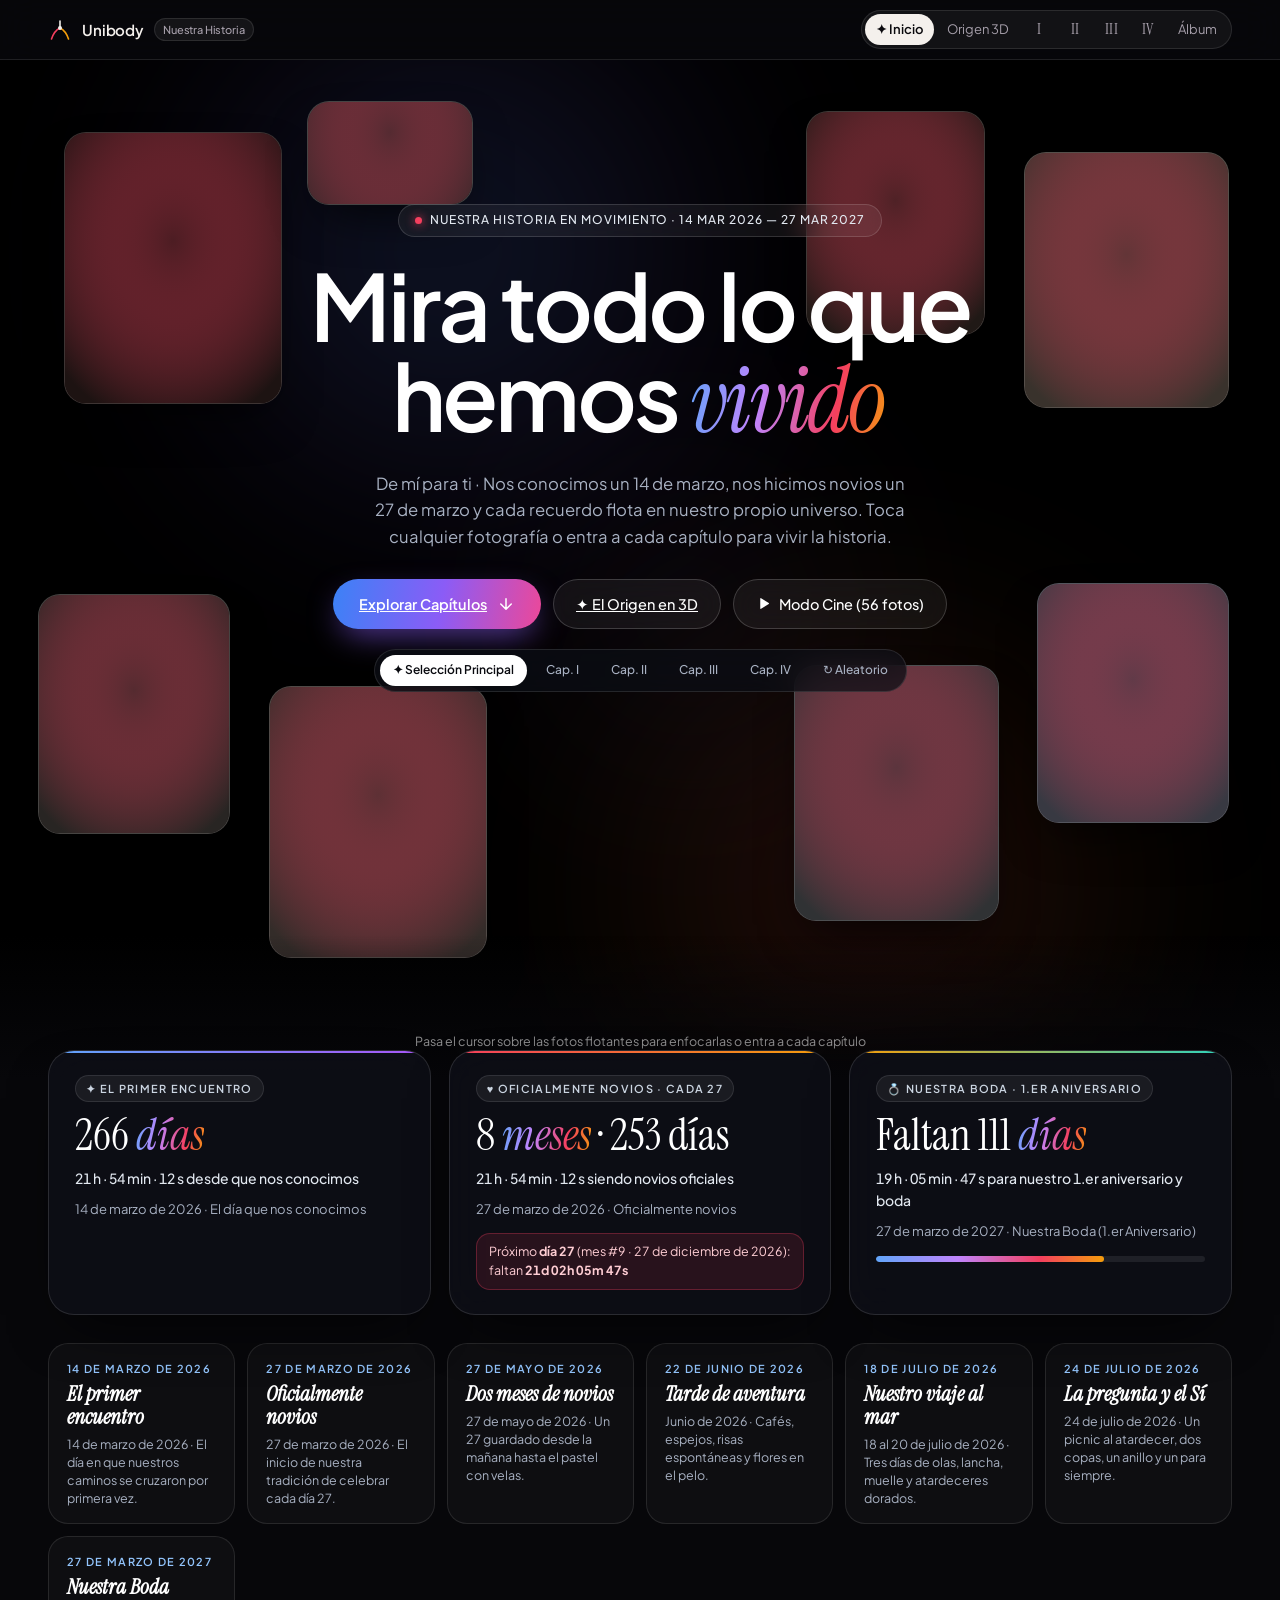
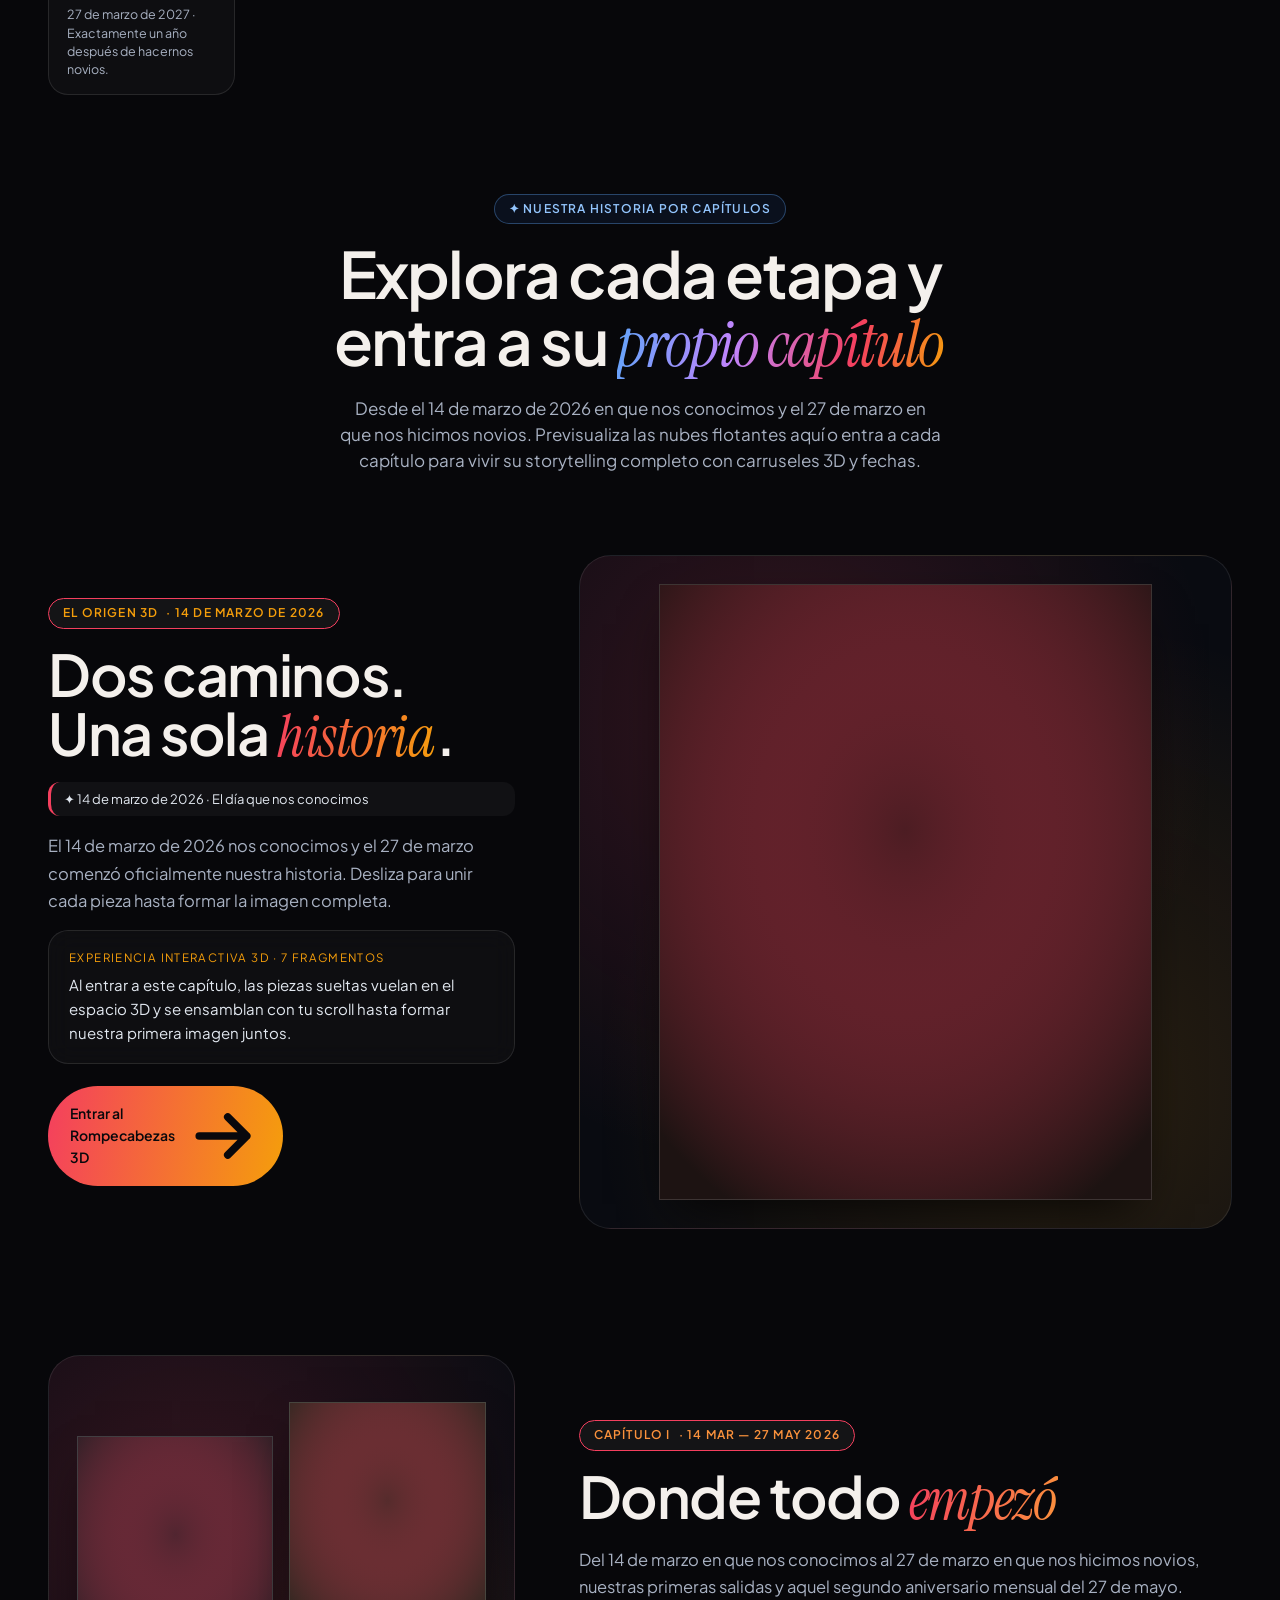
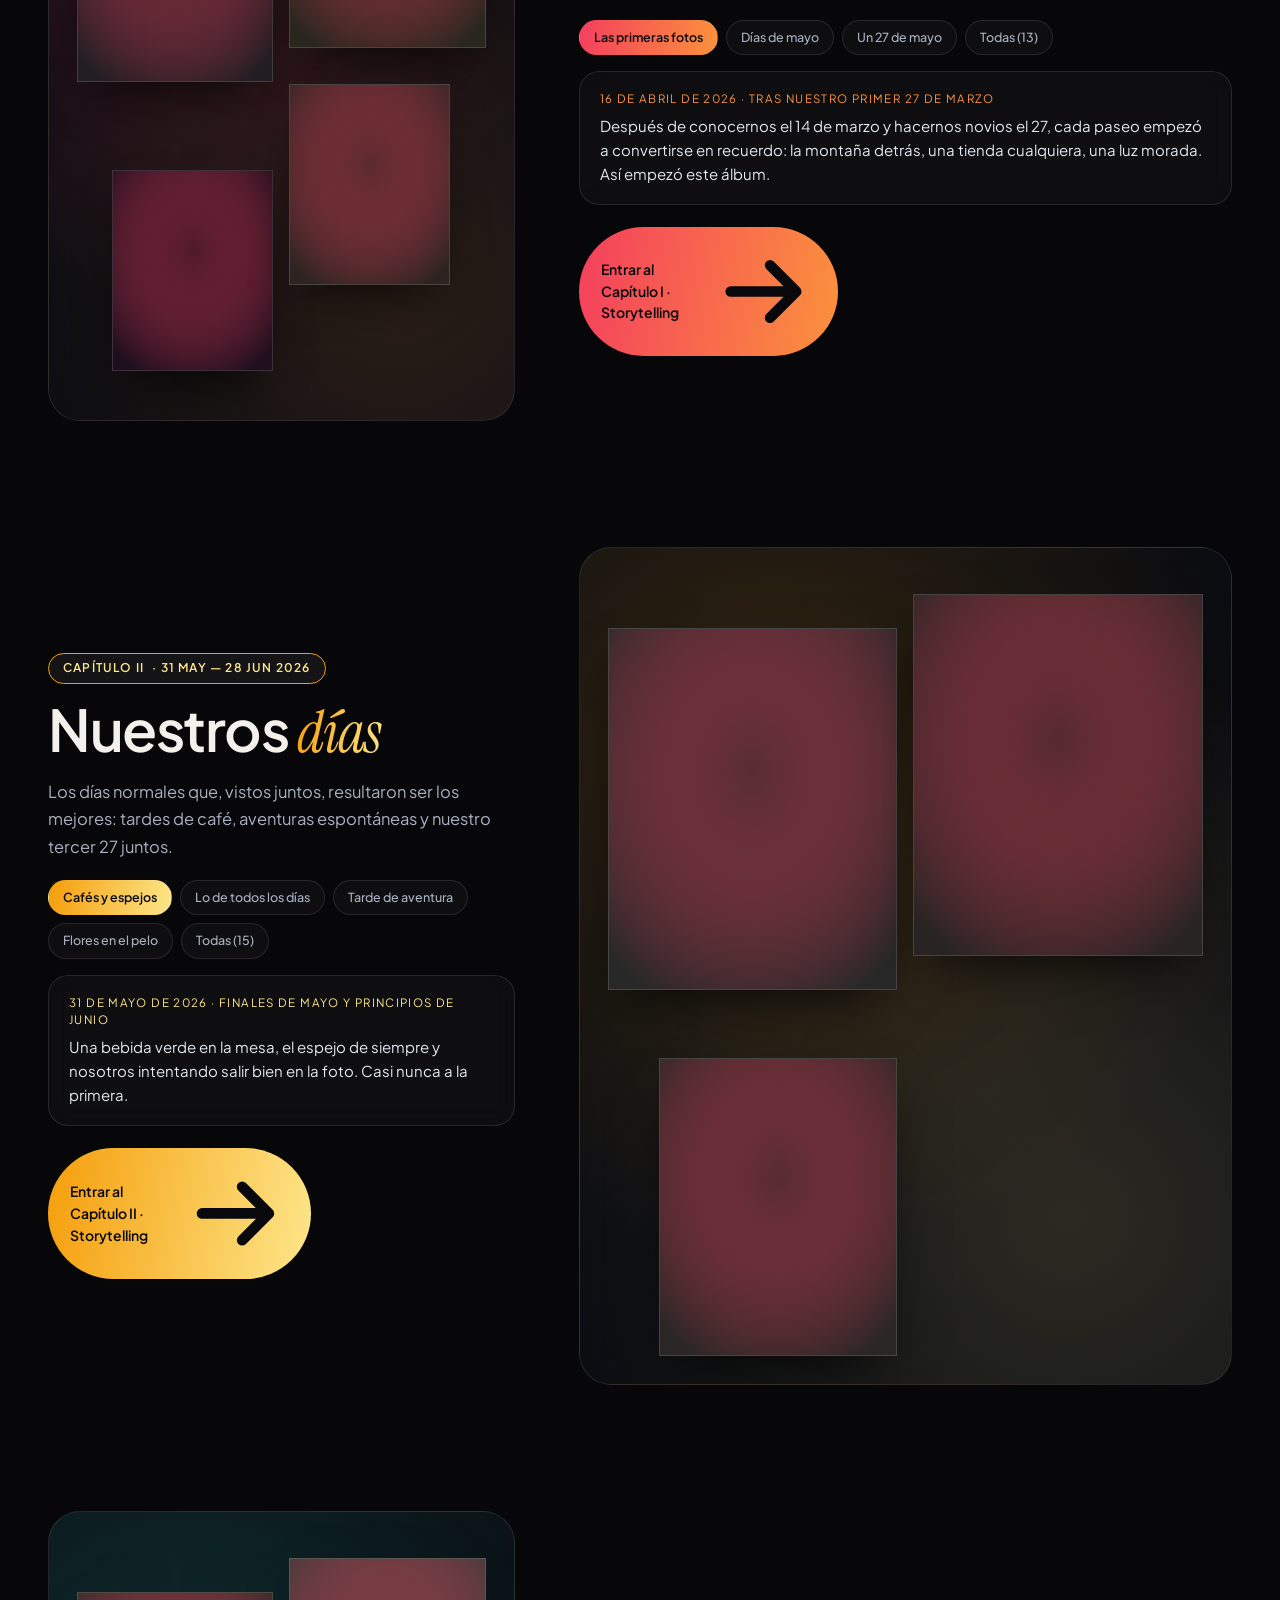
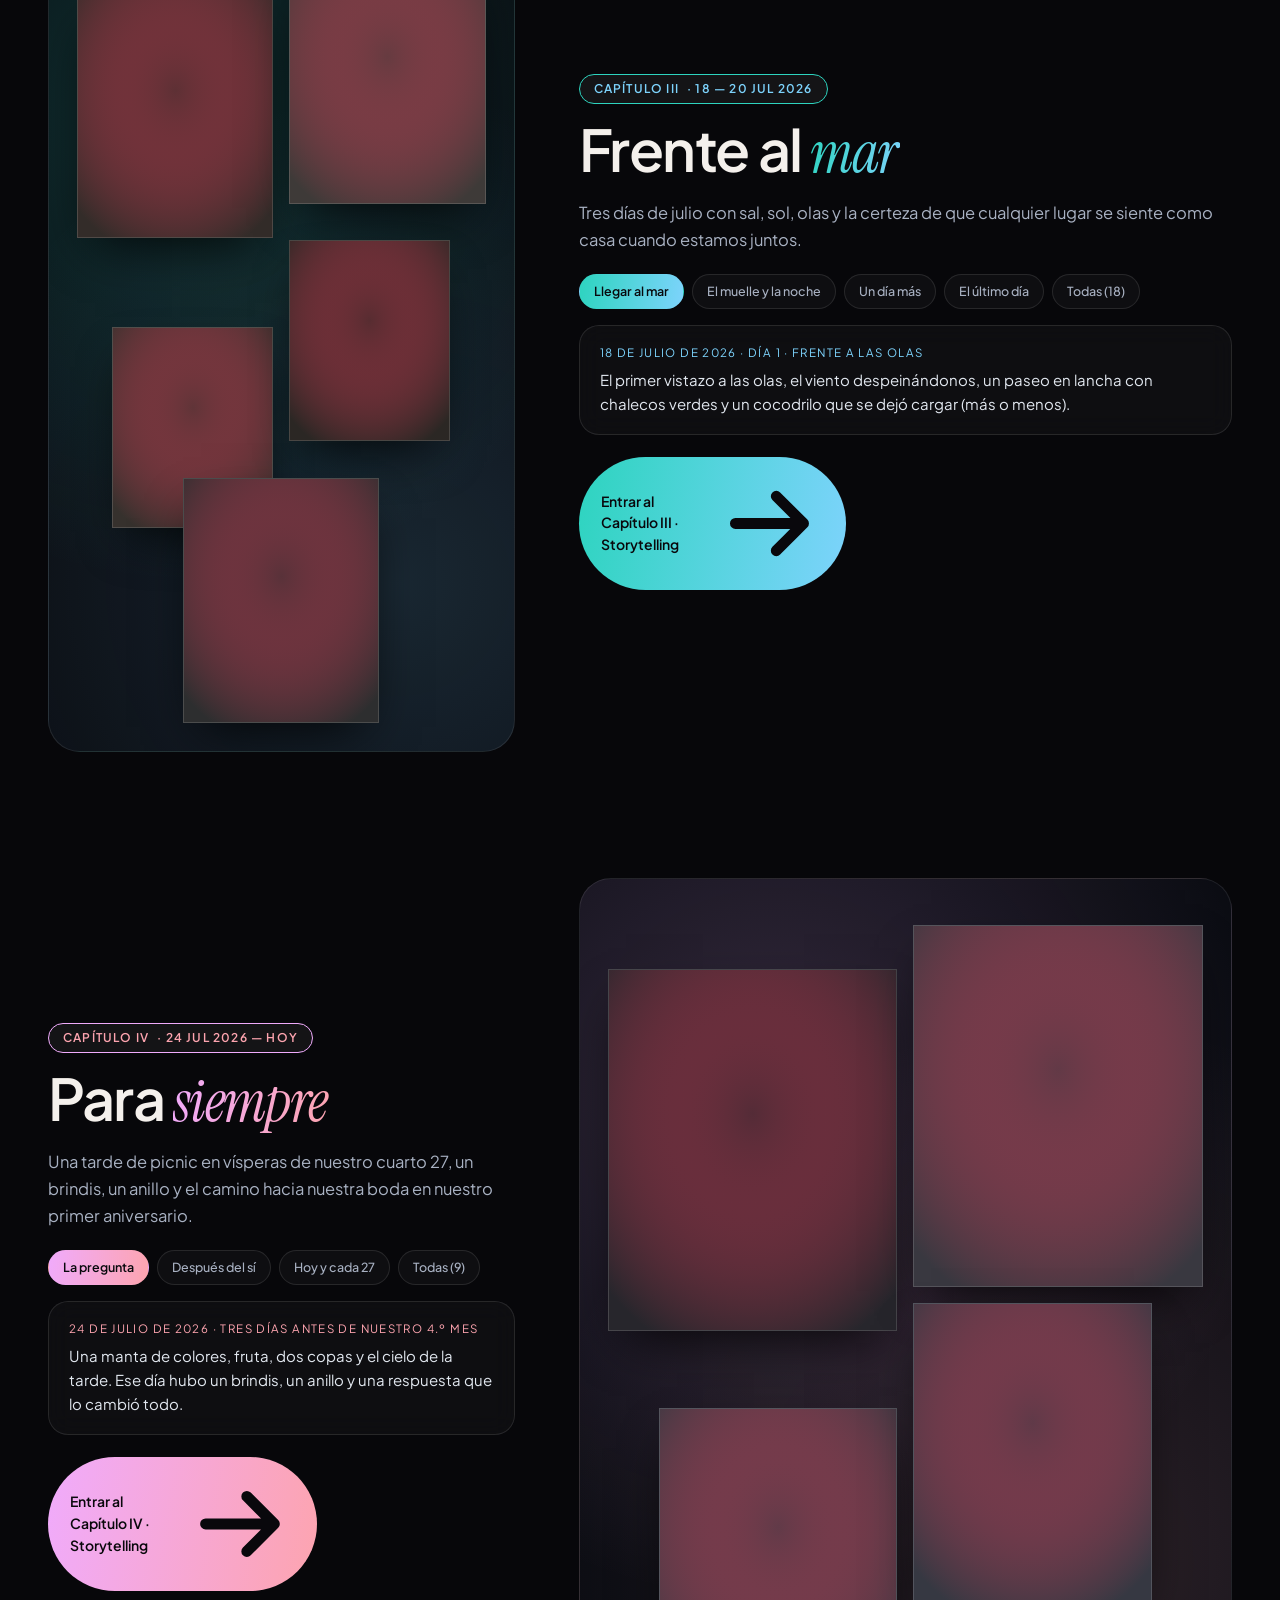
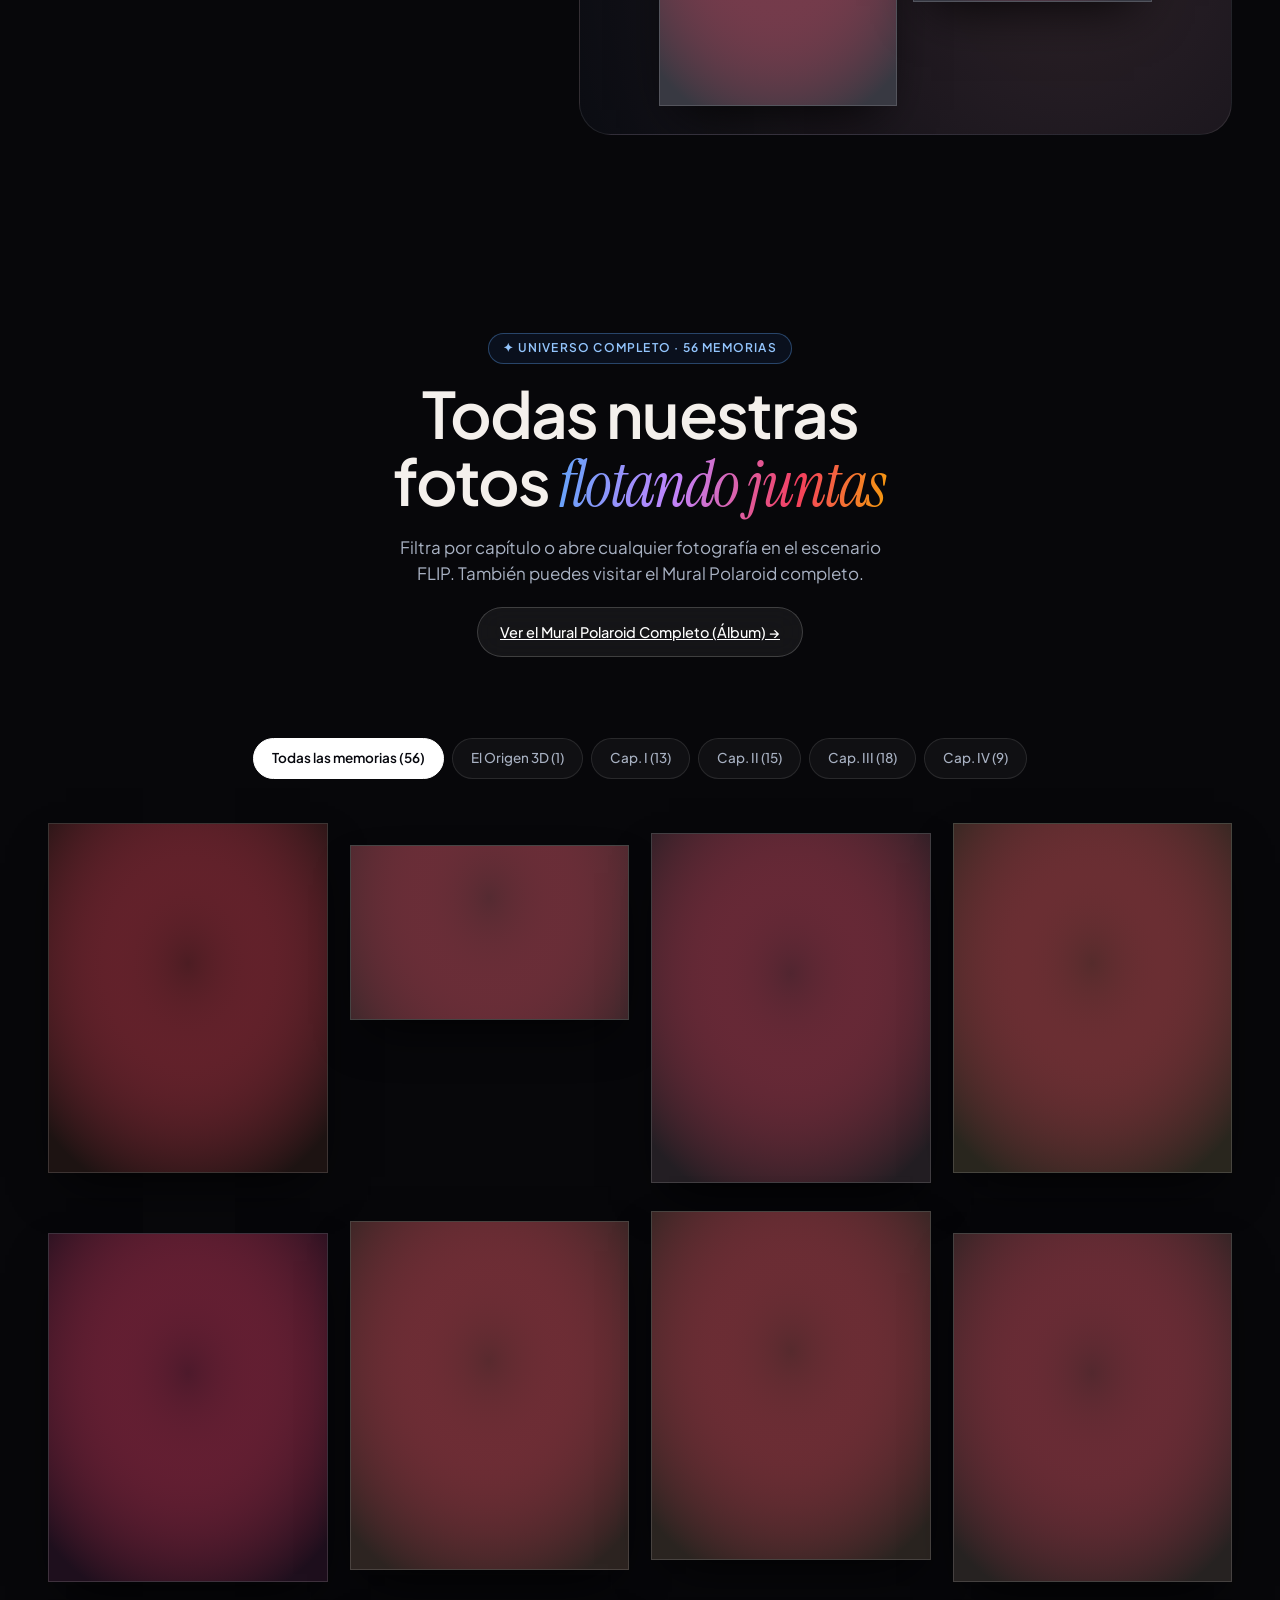
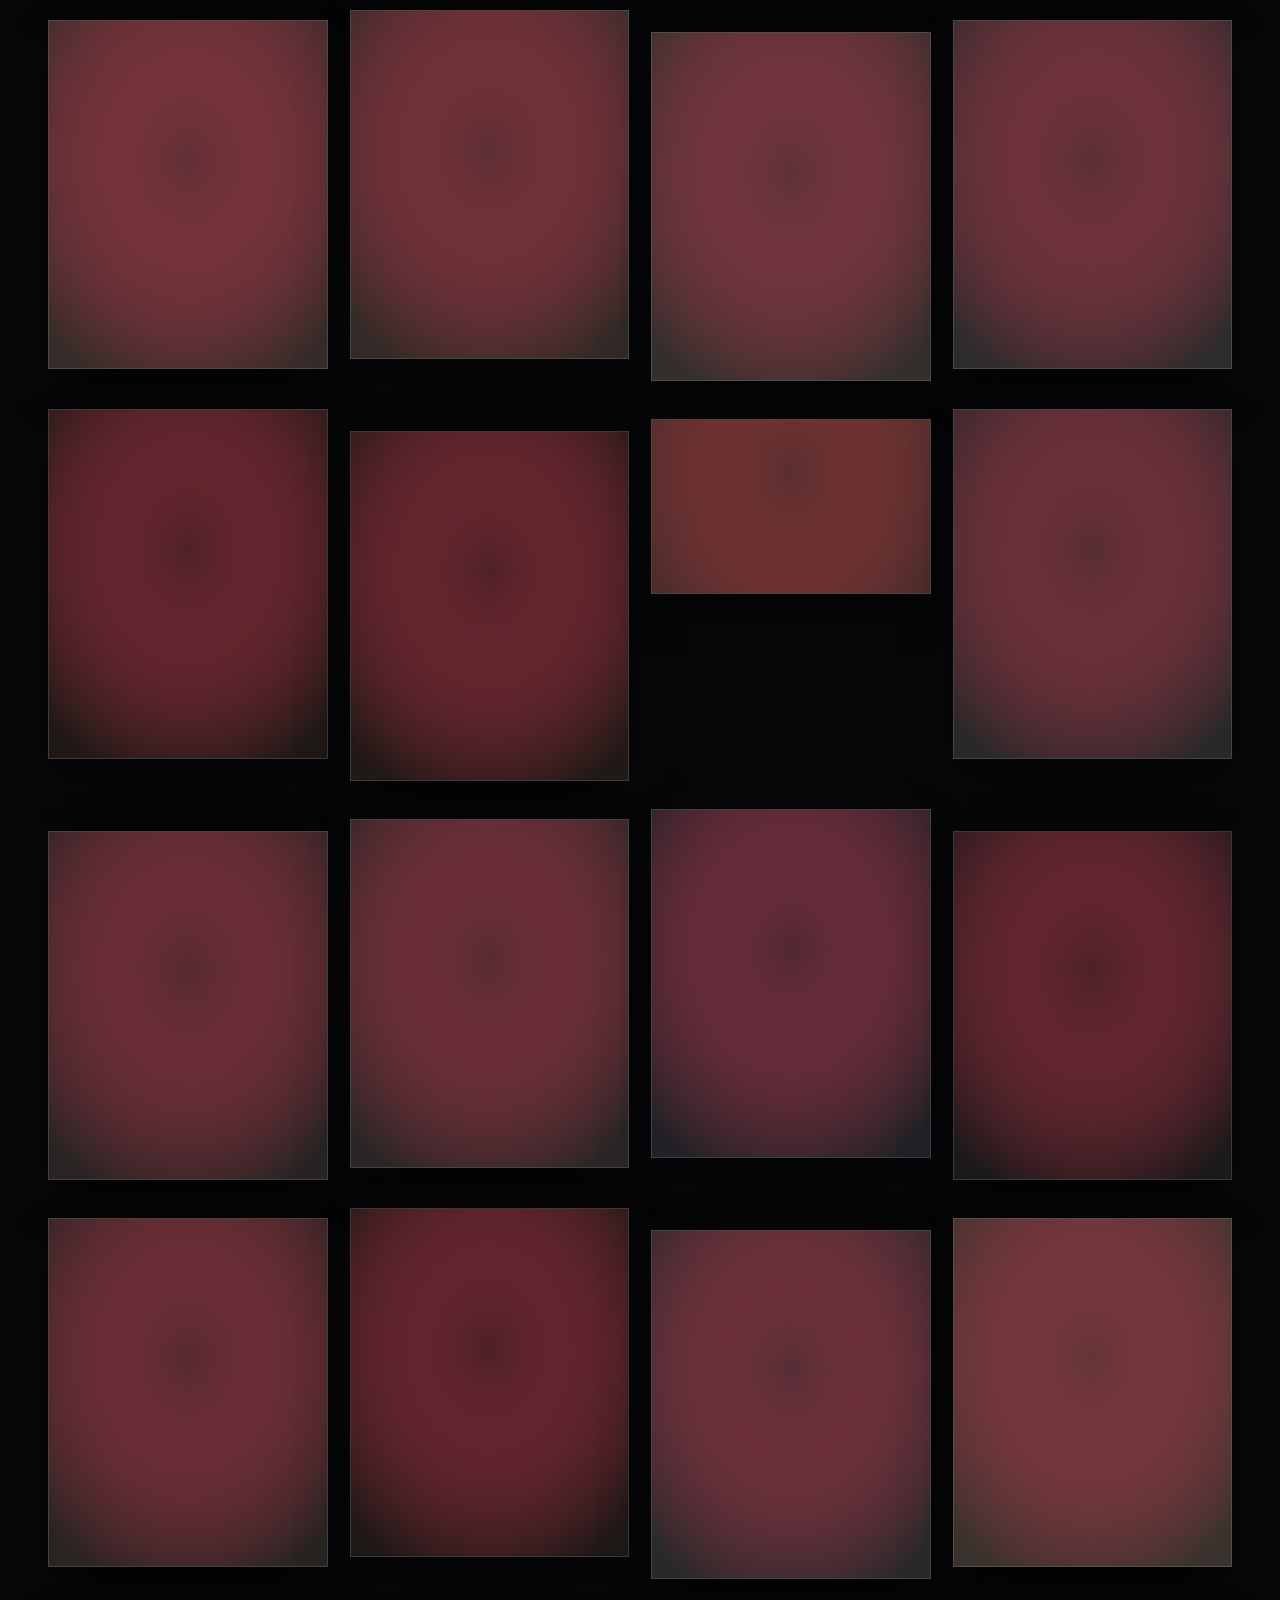
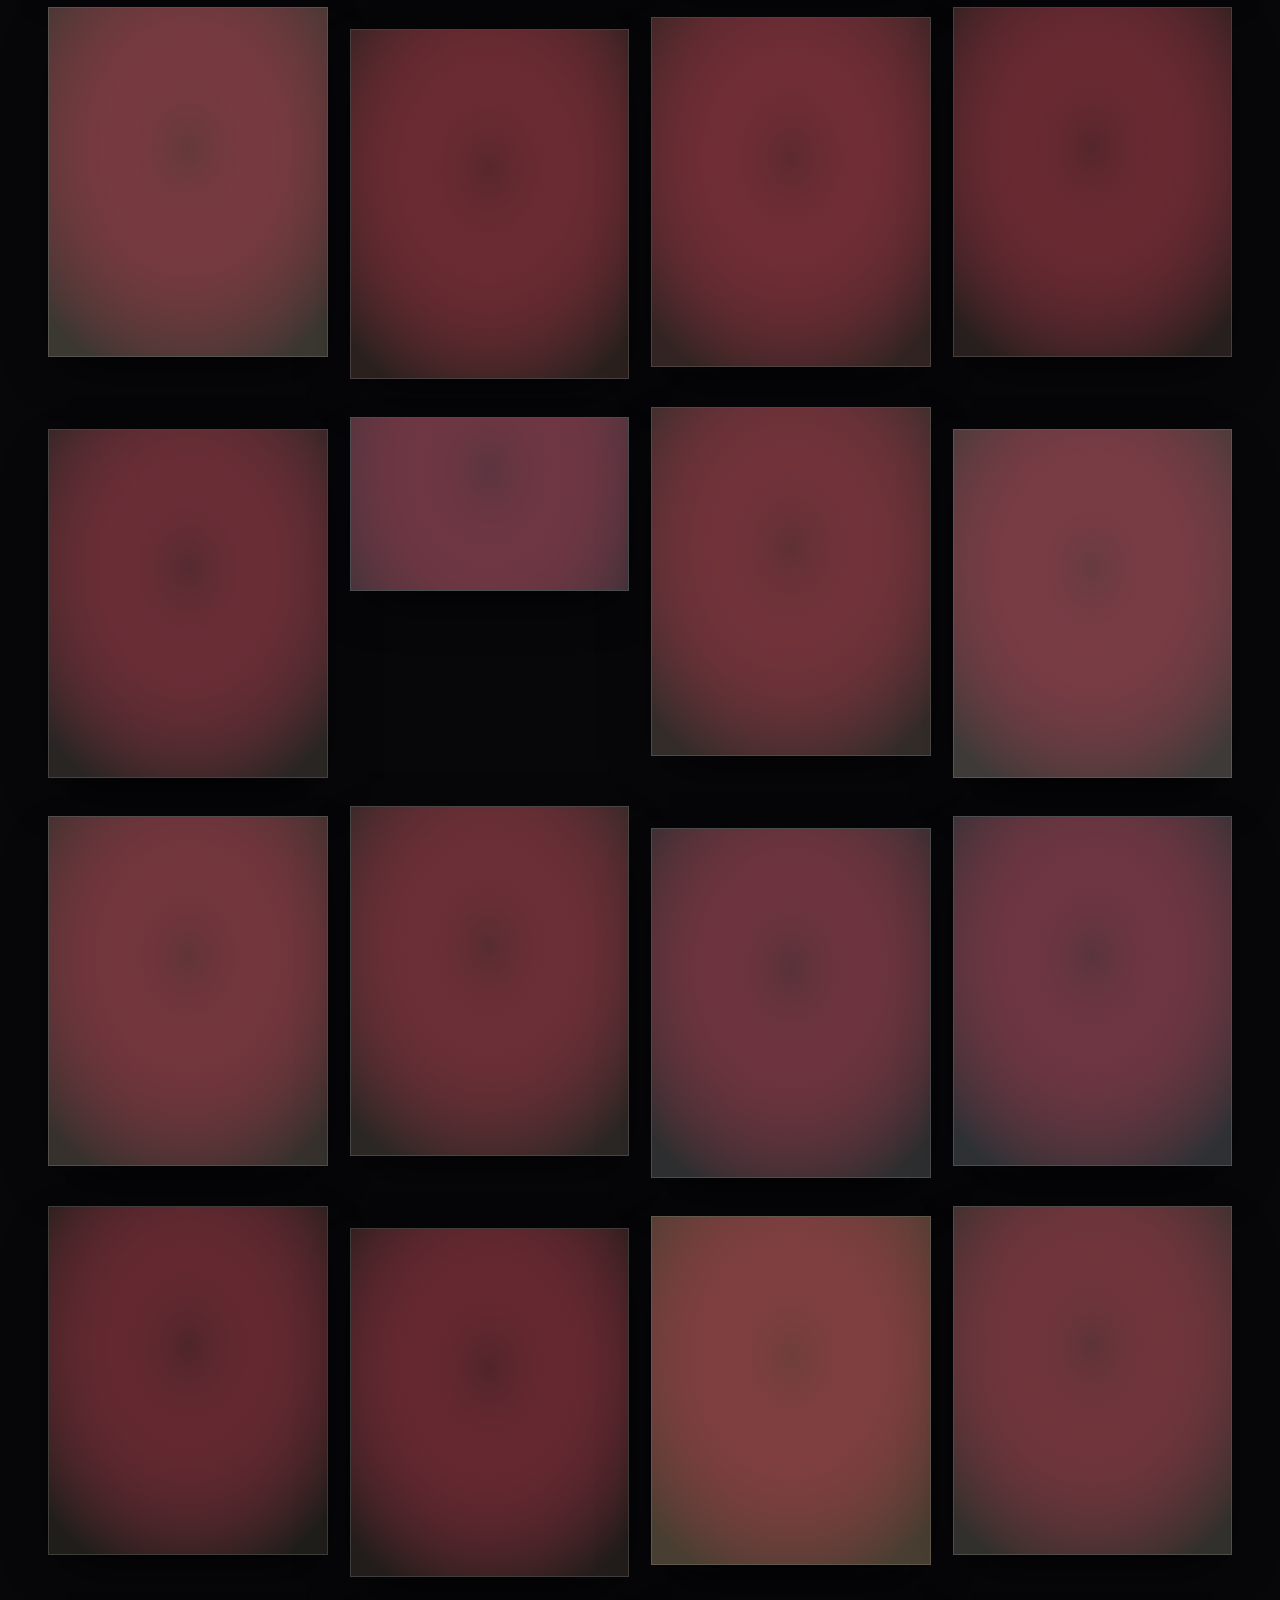
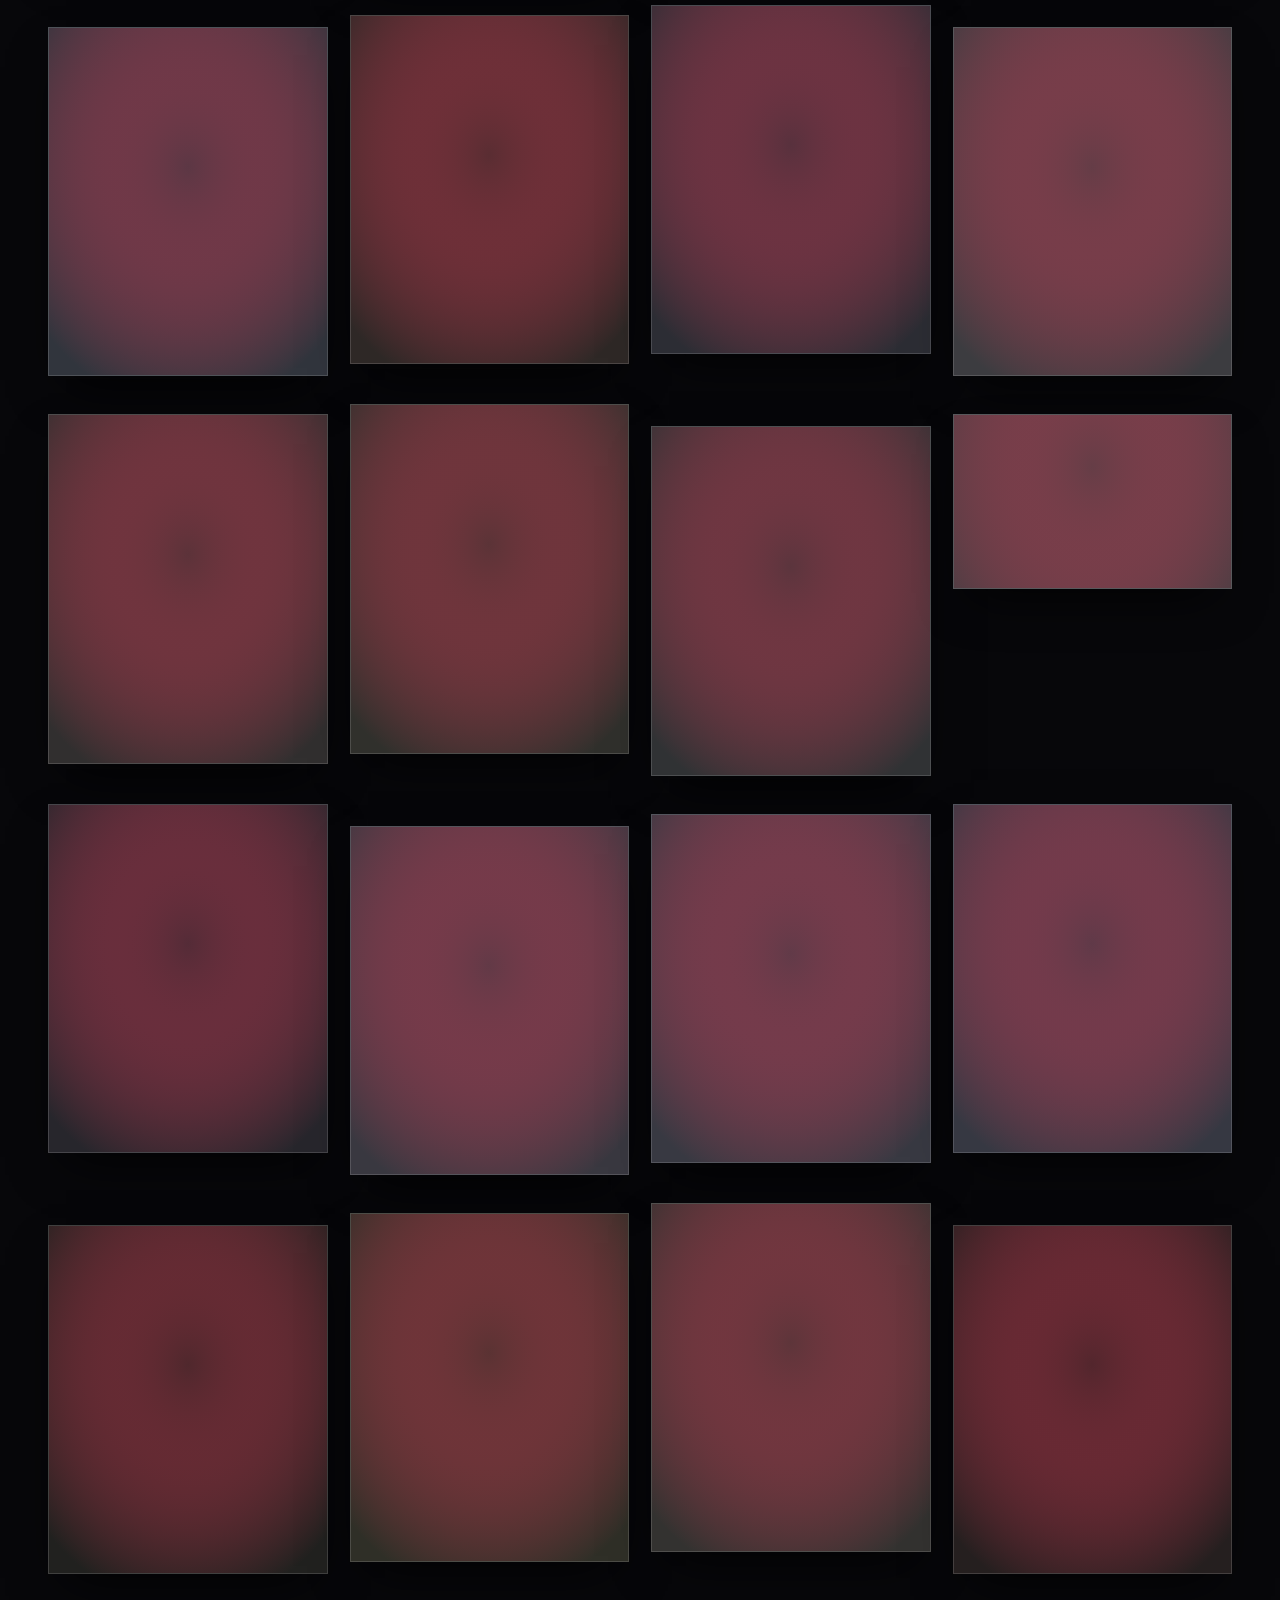
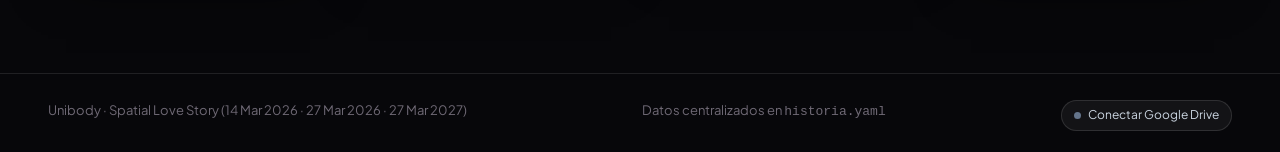
==== index.html @ 3b3a731e "feat: spatial love story v2.0 + v1.0 con historia.yaml y Google Drive API" ====
<!doctype html>
<html lang="es-MX">
<head>
  <meta charset="utf-8">
  <meta name="viewport" content="width=device-width,initial-scale=1,viewport-fit=cover">
  <title>Unibody · Spatial Love Story 2.0</title>
  <meta name="description" content="De mí para ti · Fotografías flotantes inspiradas en Gemini, contadores en vivo (14 Mar 2026, cada día 27 y boda el 27 Mar 2027) y capítulos interactivos.">
  <link rel="preconnect" href="https://fonts.googleapis.com">
  <link rel="preconnect" href="https://fonts.gstatic.com" crossorigin>
  <link rel="stylesheet" href="https://fonts.googleapis.com/css2?family=Geist:wght@400..600&family=Instrument+Serif:ital@0;1&family=Plus+Jakarta+Sans:wght@400;500;600;700&display=swap">
  <link rel="stylesheet" href="css/core.css">
  <link rel="stylesheet" href="css/home-gemini.css">
  <script>window.PAGINA_ID = 'inicio';</script>
  <script src="js/datos-yaml.js"></script>
  <script src="js/core.js"></script>
</head>
<body>
  <div class="velo" aria-hidden="true"></div>
  <div class="shell">
    <header class="barra gutter" id="barra"></header>
    <script>Unibody.barra();</script>

    <main>
      <!-- ==================================================================
           1. HERO ESPACIAL DE FOTOS FLOTANTES (Inspirado en gemini.google/about/)
           ================================================================== -->
      <section id="hero" aria-label="Escenario principal de recuerdos flotantes">
        <gemini-love-hero id="hero-gemini-love">
          <div class="hero-ambient" aria-hidden="true">
            <div class="hero-orb orb-1"></div>
            <div class="hero-orb orb-2"></div>
            <div class="hero-orb orb-3"></div>
          </div>

          <!-- 8 fotografías flotantes con parallax y efecto bokeh :has() -->
          <div class="floaters" data-slot="floaters"></div>

          <!-- Contenido central -->
          <div class="hero-content" data-slot="content">
            <div class="hero-eyebrow">
              <span class="eyebrow-dot" aria-hidden="true"></span>
              <span id="hero-eyebrow-text">Nuestra historia en movimiento · 14 Mar 2026 — 27 Mar 2027</span>
            </div>

            <h1 class="hero-title" id="hero-title">
              <span class="word" style="--i:0">Mira</span>
              <span class="word" style="--i:1">todo</span>
              <span class="word" style="--i:2">lo</span>
              <span class="word" style="--i:3">que</span>
              <span class="word" style="--i:4">hemos</span>
              <span class="word" style="--i:5"><em>vivido</em></span>
            </h1>

            <p class="hero-subtitle" id="hero-subtitle">
              De mí para ti · Nos conocimos un 14 de marzo, nos hicimos novios un 27 de marzo y cada recuerdo flota en nuestro propio universo. Toca cualquier fotografía o entra a cada capítulo para vivir la historia.
            </p>

            <div class="hero-buttons">
              <a href="#capitulos" class="btn-gemini-primary">
                <span>Explorar Capítulos</span>
                <svg width="18" height="18" viewBox="0 0 24 24" fill="none" aria-hidden="true">
                  <path d="M12 5v14M5 12l7 7 7-7" stroke="currentColor" stroke-width="2" stroke-linecap="round" stroke-linejoin="round"/>
                </svg>
              </a>
              <a href="epilogo.html" data-ir class="btn-gemini-glass">
                <span>✦ El Origen en 3D</span>
              </a>
              <button type="button" class="btn-gemini-glass" id="btn-hero-cinema">
                <svg width="15" height="15" viewBox="0 0 16 16" fill="currentColor" aria-hidden="true">
                  <path d="M4.5 2.8v10.4a.6.6 0 0 0 .92.5l8.2-5.2a.6.6 0 0 0 0-1L5.42 2.3a.6.6 0 0 0-.92.5z"/>
                </svg>
                <span>Modo Cine (56 fotos)</span>
              </button>
            </div>

            <!-- Selector de colección flotante en el Hero -->
            <div class="hero-pills" id="hero-pills" role="group" aria-label="Elegir colección flotante en el escenario"></div>
          </div>

          <p class="hero-footer-note" id="hero-footer-note">Pasa el cursor sobre las fotos flotantes para enfocarlas o entra a cada capítulo</p>
        </gemini-love-hero>
      </section>

      <!-- ==================================================================
           2. PANEL DE CONTADORES AUTOMÁTICOS Y FECHAS CLAVE (Desde historia.yaml)
              - Conocernos: 14 de marzo de 2026
              - Novios: 27 de marzo de 2026 + Aniversario mensual cada día 27
              - Boda tentativa: 27 de marzo de 2027 (1 año de novios)
           ================================================================== -->
      <section class="counters-section" aria-label="Contadores en vivo de nuestra relación">
        <div class="counters-grid">
          <!-- Tarjeta 1: Fecha de Conocernos (14 Mar 2026) -->
          <article class="counter-card" style="--card-grad: linear-gradient(90deg, #60a5fa, #a855f7)">
            <span class="counter-badge">✦ El Primer Encuentro</span>
            <div class="counter-main" id="cnt-conocernos-dias">— <em>días</em></div>
            <div class="counter-clock" id="cnt-conocernos-reloj">Calculando tiempo…</div>
            <p class="counter-sub" id="cnt-conocernos-etiqueta">14 de marzo de 2026 · El día que nos conocimos</p>
          </article>

          <!-- Tarjeta 2: Oficialmente Novios (27 Mar 2026) + Aniversario Cada Día 27 -->
          <article class="counter-card" style="--card-grad: linear-gradient(90deg, #f43f5e, #f59e0b)">
            <span class="counter-badge">♥ Oficialmente Novios · Cada 27</span>
            <div class="counter-main" id="cnt-novios-meses">— <em>meses</em></div>
            <div class="counter-clock" id="cnt-novios-reloj">Calculando tiempo de novios…</div>
            <p class="counter-sub" id="cnt-novios-etiqueta">27 de marzo de 2026 · Oficialmente novios</p>
            <div class="counter-pill-27" id="cnt-novios-27" aria-live="polite">Calculando próximo día 27…</div>
          </article>

          <!-- Tarjeta 3: Día de la Boda Tentativo (27 Mar 2027 · 1 año de novios) -->
          <article class="counter-card" style="--card-grad: linear-gradient(90deg, #f59e0b, #2dd4bf)">
            <span class="counter-badge">💍 Nuestra Boda · 1.er Aniversario</span>
            <div class="counter-main" id="cnt-boda-dias">Faltan — <em>días</em></div>
            <div class="counter-clock" id="cnt-boda-reloj">Calculando cuenta regresiva…</div>
            <p class="counter-sub" id="cnt-boda-etiqueta">27 de marzo de 2027 · Un año después de hacernos novios</p>
            <div class="boda-progress" title="Progreso hacia nuestro primer año de novios y boda">
              <div class="boda-progress-bar" id="cnt-boda-barra"></div>
            </div>
          </article>
        </div>

        <!-- Línea del tiempo interactiva de hitos (alimentada por historia.yaml) -->
        <div class="timeline-strip" id="hitos-lista" aria-label="Hitos de nuestra historia"></div>
      </section>

      <!-- ==================================================================
           3. PORTALES A CADA CAPÍTULO (Fusión v2.0 Nubes Flotantes -> v1.0 Storytelling)
           ================================================================== -->
      <section id="capitulos" class="section-wrap" aria-label="Capítulos de nuestra historia">
        <div class="section-header scroll-reveal">
          <span class="section-eyebrow">✦ Nuestra Historia por Capítulos</span>
          <h2 class="section-title">Explora cada etapa y entra a su <em>propio capítulo</em></h2>
          <p class="section-desc">
            Desde el 14 de marzo de 2026 en que nos conocimos y el 27 de marzo en que nos hicimos novios. Previsualiza las nubes flotantes aquí o entra a cada capítulo para vivir su storytelling completo con carruseles 3D y fechas.
          </p>
        </div>

        <div class="chapters-stream" id="capitulos-lista"></div>
      </section>

      <!-- ==================================================================
           4. CONSTELACIÓN COMPLETA DE LAS 56 FOTOGRAFÍAS
           ================================================================== -->
      <section id="constelacion" class="section-wrap" aria-label="Constelación completa de fotografías">
        <div class="section-header scroll-reveal">
          <span class="section-eyebrow">✦ Universo Completo · 56 Memorias</span>
          <h2 class="section-title">Todas nuestras fotos <em>flotando juntas</em></h2>
          <p class="section-desc">
            Filtra por capítulo o abre cualquier fotografía en el escenario FLIP. También puedes visitar el Mural Polaroid completo.
          </p>
          <div style="margin-top:20px">
            <a href="final.html" data-ir class="btn-gemini-glass">Ver el Mural Polaroid Completo (Álbum) →</a>
          </div>
        </div>

        <div class="constellation-controls scroll-reveal" id="constellation-filters" role="group" aria-label="Filtrar por capítulo"></div>

        <div class="constellation-stage" id="constellation-stage"></div>
      </section>
    </main>

    <!-- ====================================================================
         LIGHTBOX ESCENARIO FLIP (<dialog>) CON ENLACE DIRECTO AL CAPÍTULO
         ==================================================================== -->
    <dialog class="gemini-lightbox" id="gemini-lightbox" aria-label="Visor de fotografías en escenario">
      <div class="stage-target" id="stage-target"></div>

      <div class="stage-controls">
        <button type="button" class="stage-btn" id="stage-prev" aria-label="Fotografía anterior">
          <svg xmlns="http://www.w3.org/2000/svg" height="22" viewBox="0 -960 960 960" width="22" fill="currentColor" aria-hidden="true">
            <path d="M560-240 320-480l240-240 56 56-184 184 184 184-56 56Z"/>
          </svg>
        </button>
        <span class="stage-counter" id="stage-counter">01 / 56</span>
        <button type="button" class="stage-btn" id="stage-next" aria-label="Fotografía siguiente">
          <svg xmlns="http://www.w3.org/2000/svg" height="22" viewBox="0 -960 960 960" width="22" fill="currentColor" aria-hidden="true">
            <path d="M504-480 320-664l56-56 240 240-240 240-56-56 184-184Z"/>
          </svg>
        </button>
      </div>

      <button type="button" class="stage-close" id="stage-close" aria-label="Cerrar escenario">
        <svg xmlns="http://www.w3.org/2000/svg" height="20" viewBox="0 -960 960 960" width="20" fill="currentColor" aria-hidden="true">
          <path d="m291-240-51-51 189-189-189-189 51-51 189 189 189-189 51 51-189 189 189 189-51 51-189-189-189 189Z"/>
        </svg>
      </button>

      <div class="stage-box" id="stage-box">
        <div class="stage-media" id="stage-media"></div>
        <div class="stage-caption-bar">
          <span class="stage-caption-main" id="stage-caption-main"></span>
          <div class="stage-caption-meta" id="stage-caption-meta"></div>
        </div>
      </div>
    </dialog>

    <footer class="pie gutter">
      <span>Unibody · Spatial Love Story (14 Mar 2026 · 27 Mar 2026 · 27 Mar 2027)</span>
      <span>Datos centralizados en <code>historia.yaml</code></span>
    </footer>
  </div>

  <script src="js/drive-sync.js"></script>
  <script src="js/home-gemini.js"></script>
</body>
</html>
---- css/core.css ----
/* =====================================================================
   css/core.css · Núcleo compartido (Navegación, Transiciones, Carrusel,
   Visor y Barra de Fechas/Contadores alimentada por historia.yaml)
   ===================================================================== */
:root {
  --obsidiana: #07070a;
  --superficie: #100e13;
  --linea: rgba(255, 255, 255, .10);
  --linea-2: rgba(255, 255, 255, .18);
  --tinta: #f4f0ec;
  --tenue: #a59ea9;
  --mas-tenue: #6f6975;
  /* Variables de tema (sobreeescritas dinámicamente desde historia.yaml) */
  --fondo: #07070a;
  --acento: #f43f5e;
  --acento-2: #f59e0b;
  --resplandor: rgba(244, 63, 94, .16);
  --resplandor-2: rgba(245, 158, 11, .10);
  --velo: #07070a;
  --f-display: "Instrument Serif", "Iowan Old Style", "Palatino Linotype", Georgia, serif;
  --f-sans: "Plus Jakarta Sans", "Geist", -apple-system, BlinkMacSystemFont, "Segoe UI", Roboto, sans-serif;
  --ease: cubic-bezier(.22, 1, .36, 1);
  --ease-gemini: cubic-bezier(.2, 0, 0, 1);
  --barra-h: 60px;
  color-scheme: dark;
  padding-top: env(safe-area-inset-top, 0px);
  padding-bottom: env(safe-area-inset-bottom, 0px);
  background: var(--fondo);
}

*, *::before, *::after { box-sizing: border-box; }
html { -webkit-text-size-adjust: 100%; scroll-behavior: smooth; }
body {
  margin: 0;
  background: var(--fondo);
  color: var(--tinta);
  font-family: var(--f-sans);
  font-size: 16px;
  line-height: 1.55;
  -webkit-font-smoothing: antialiased;
  text-rendering: optimizeLegibility;
}
img, picture, video { max-width: 100%; display: block; }
[hidden] { display: none !important; }
button { font: inherit; color: inherit; }
a { color: inherit; }
:focus-visible { outline: 2px solid var(--acento); outline-offset: 3px; border-radius: 8px; }
html.sin-scroll { overflow: hidden; }
.vh { position: absolute !important; width: 1px; height: 1px; overflow: hidden; clip: rect(0 0 0 0); white-space: nowrap; }
.shell { position: relative; overflow-x: clip; min-height: 100vh; }
.gutter {
  padding-left: max(16px, env(safe-area-inset-left, 0px));
  padding-right: max(16px, env(safe-area-inset-right, 0px));
}
@media (min-width: 960px) {
  .gutter {
    padding-left: max(48px, env(safe-area-inset-left, 0px));
    padding-right: max(48px, env(safe-area-inset-right, 0px));
  }
}

/* ---------- Fondo ambiental ---------- */
.ambiente {
  position: fixed;
  inset: 0;
  z-index: 0;
  pointer-events: none;
  background:
    radial-gradient(62vmax 52vmax at 8% -12%, var(--resplandor), transparent 70%),
    radial-gradient(58vmax 48vmax at 104% 108%, var(--resplandor-2), transparent 70%),
    var(--fondo);
}
main, footer { position: relative; z-index: 1; }

/* ---------- Tipografía ---------- */
.ceja { margin: 0; font-size: 12px; letter-spacing: .16em; text-transform: uppercase; color: var(--tenue); }
.ceja b { color: var(--tinta); font-weight: 500; }
.display { font-family: var(--f-display); font-weight: 400; letter-spacing: -.015em; line-height: .98; text-wrap: balance; margin: 0; }
.display em {
  font-style: italic;
  background: linear-gradient(100deg, var(--acento), var(--acento-2));
  -webkit-background-clip: text;
  background-clip: text;
  color: transparent;
  padding-right: .04em;
}
.entrada { margin: 0; color: var(--tenue); font-size: 17px; line-height: 1.6; max-width: 46ch; text-wrap: pretty; }

/* ---------- Barra superior unificada ---------- */
.barra {
  position: sticky;
  top: env(safe-area-inset-top, 0px);
  z-index: 90;
  height: var(--barra-h);
  display: flex;
  align-items: center;
  gap: 12px;
  background: rgba(7, 7, 10, .82);
  -webkit-backdrop-filter: blur(20px) saturate(150%);
  backdrop-filter: blur(20px) saturate(150%);
  border-bottom: 1px solid var(--linea);
}
.barra::after {
  content: "";
  position: absolute;
  left: 0;
  right: 0;
  bottom: -1px;
  height: 2px;
  transform-origin: left;
  transform: scaleX(0);
  background: linear-gradient(90deg, #4b90ff, var(--acento), var(--acento-2));
}
@supports ((animation-timeline: scroll()) and (animation-range: 0% 100%)) {
  .barra::after {
    animation: progreso auto linear both;
    animation-timeline: scroll(root);
    animation-range: 0% 100%;
  }
}
@keyframes progreso { to { transform: scaleX(1); } }

.marca {
  display: flex;
  align-items: center;
  gap: 10px;
  text-decoration: none;
  font-weight: 600;
  font-size: 15px;
  letter-spacing: -.01em;
  white-space: nowrap;
}
.marca svg { width: 24px; height: 24px; flex: none; }
.marca-sub {
  font-size: 11px;
  font-weight: 500;
  color: var(--tenue);
  padding: 2px 8px;
  border-radius: 99px;
  background: rgba(255, 255, 255, .06);
  border: 1px solid var(--linea);
}
@media (max-width: 640px) { .marca-sub { display: none; } }
@media (max-width: 479.98px) { .marca span { display: none; } }

.nav {
  margin-left: auto;
  display: flex;
  align-items: center;
  gap: 2px;
  padding: 3px;
  border-radius: 99px;
  background: rgba(255, 255, 255, .05);
  border: 1px solid var(--linea);
  overflow-x: auto;
  scrollbar-width: none;
}
.nav::-webkit-scrollbar { display: none; }
.nav a {
  display: inline-flex;
  align-items: center;
  justify-content: center;
  min-width: 34px;
  height: 31px;
  padding: 0 11px;
  border-radius: 99px;
  font-size: 13px;
  text-decoration: none;
  color: var(--tenue);
  white-space: nowrap;
  transition: background .3s, color .3s;
}
.nav a:hover { color: var(--tinta); background: rgba(255, 255, 255, .08); }
.nav a[aria-current="page"] { background: var(--tinta); color: #0b0a0e; font-weight: 600; }
.nav .romano { font-family: var(--f-display); font-size: 16px; letter-spacing: .02em; }
@media (max-width: 440px) { .nav a { padding: 0 8px; min-width: 28px; font-size: 12px; } }

/* ---------- Botones ---------- */
.boton {
  display: inline-flex;
  align-items: center;
  justify-content: center;
  gap: 8px;
  min-height: 40px;
  padding: 0 18px;
  border-radius: 99px;
  border: 1px solid var(--linea-2);
  background: rgba(255, 255, 255, .05);
  color: var(--tinta);
  font-size: 14px;
  font-weight: 500;
  text-decoration: none;
  cursor: pointer;
  white-space: nowrap;
  transition: background .25s, border-color .25s, transform .25s var(--ease);
}
.boton:hover { background: rgba(255, 255, 255, .1); border-color: rgba(255, 255, 255, .3); }
.boton:active { transform: scale(.97); }
.boton.claro { background: var(--tinta); color: #0b0a0e; border-color: transparent; font-weight: 600; }
.boton svg { width: 15px; height: 15px; }
.icono {
  width: 36px;
  height: 36px;
  border-radius: 50%;
  display: grid;
  place-items: center;
  border: 1px solid var(--linea-2);
  background: rgba(255, 255, 255, .06);
  cursor: pointer;
  flex: none;
  transition: background .25s, opacity .25s;
}
.icono:hover { background: rgba(255, 255, 255, .13); }
.icono:disabled { opacity: .3; cursor: default; }
.icono svg { width: 14px; height: 14px; }

/* ---------- Transiciones entre páginas ---------- */
@view-transition { navigation: auto; }
::view-transition-group(*) { animation-duration: .8s; animation-timing-function: var(--ease); }
::view-transition-old(root) { animation: vt-sale .5s var(--ease) both; }
::view-transition-new(root) { animation: vt-entra .8s var(--ease) both; }
@keyframes vt-sale { to { opacity: 0; transform: scale(.965); } }
@keyframes vt-entra { from { opacity: 0; transform: scale(1.03); } }
html:active-view-transition-type(iris)::view-transition-old(root) { animation: vt-atenua .95s linear both; }
html:active-view-transition-type(iris)::view-transition-new(root) { animation: vt-iris .95s var(--ease) both; }
@keyframes vt-atenua { to { opacity: .35; transform: scale(.98); } }
@keyframes vt-iris { from { clip-path: circle(0% at 50% 58%); } to { clip-path: circle(140% at 50% 58%); } }
html:active-view-transition-type(cortina)::view-transition-old(root) { animation: vt-sube .9s var(--ease) both; }
html:active-view-transition-type(cortina)::view-transition-new(root) { animation: vt-cortina .9s var(--ease) both; }
@keyframes vt-sube { to { transform: translateY(-10%); opacity: .3; } }
@keyframes vt-cortina { from { clip-path: inset(100% 0 0 0); } to { clip-path: inset(0 0 0 0); } }
html:active-view-transition-type(zoom)::view-transition-old(root) { animation: vt-zoom-sale .8s var(--ease) both; }
html:active-view-transition-type(zoom)::view-transition-new(root) { animation: vt-zoom-entra .8s var(--ease) both; }
@keyframes vt-zoom-sale { to { opacity: 0; transform: scale(1.12); } }
@keyframes vt-zoom-entra { from { opacity: 0; transform: scale(.9); } }

.velo { position: fixed; inset: 0; z-index: 100; pointer-events: none; background: var(--velo); transform: scaleY(0); }
html.sin-vt.entrando .velo { transform-origin: top; animation: velo-sale .85s var(--ease) .05s both; }
html.sin-vt.saliendo .velo { transform-origin: bottom; animation: velo-entra .5s var(--ease) both; }
@keyframes velo-sale { from { transform: scaleY(1); } to { transform: scaleY(0); } }
@keyframes velo-entra { from { transform: scaleY(0); } to { transform: scaleY(1); } }

/* ---------- Tarjeta “siguiente” (puente hacia la próxima página) ---------- */
.puente { padding-block: clamp(48px, 10vh, 120px) clamp(40px, 8vh, 96px); }
.siguiente {
  position: relative;
  display: block;
  max-width: 1180px;
  margin-inline: auto;
  border-radius: 32px;
  overflow: hidden;
  min-height: min(62vh, 560px);
  text-decoration: none;
  color: var(--tinta);
  isolation: isolate;
  background: var(--tono, #120f14);
  box-shadow: 0 50px 120px -60px rgba(0, 0, 0, .9);
}
.siguiente img { position: absolute; inset: 0; width: 100%; height: 100%; object-fit: cover; transition: transform 1.4s var(--ease); }
.siguiente:hover img { transform: scale(1.04); }
.siguiente::after { content: ""; position: absolute; inset: 0; background: linear-gradient(180deg, rgba(7, 7, 10, .05) 30%, rgba(7, 7, 10, .85)); }
.siguiente-txt { position: absolute; left: 0; right: 0; bottom: 0; z-index: 1; display: grid; gap: 12px; padding: clamp(22px, 4vw, 48px); }
.siguiente-t { font-family: var(--f-display); font-size: clamp(44px, 7vw, 96px); line-height: .95; letter-spacing: -.015em; margin: 0; text-wrap: balance; }
.siguiente-t em {
  font-style: italic;
  background: linear-gradient(100deg, var(--acento), var(--acento-2));
  -webkit-background-clip: text;
  background-clip: text;
  color: transparent;
  padding-right: .04em;
}
.siguiente .boton { justify-self: start; margin-top: 6px; }
.anterior { display: flex; flex-wrap: wrap; justify-content: center; gap: 18px; margin-top: 22px; }
.anterior a { font-size: 14px; color: var(--tenue); text-decoration: none; }
.anterior a:hover { color: var(--tinta); }

/* ---------- Carrusel horizontal ---------- */
.carrusel { position: relative; container-type: inline-size; min-width: 0; }
.pista {
  position: relative;
  display: flex;
  gap: 14px;
  overflow-x: auto;
  overflow-y: hidden;
  scroll-snap-type: x mandatory;
  padding: 6px 14cqi 26px;
  overscroll-behavior-x: contain;
  scrollbar-width: none;
  -webkit-mask-image: linear-gradient(90deg, transparent, #000 4%, #000 96%, transparent);
  mask-image: linear-gradient(90deg, transparent, #000 4%, #000 96%, transparent);
  user-select: none;
  -webkit-user-select: none;
  outline: none;
}
.pista::-webkit-scrollbar { display: none; }
.pista:focus-visible { box-shadow: inset 0 0 0 2px var(--acento); border-radius: 22px; }
@media (hover: hover) and (pointer: fine) { .pista { cursor: grab; } }
.pista.arrastrando { scroll-snap-type: none; cursor: grabbing; }
.pista.sola { -webkit-mask-image: none; mask-image: none; padding-inline: 0; }
.diapo { flex: 0 0 72cqi; margin: 0; scroll-snap-align: center; scroll-snap-stop: always; perspective: 900px; cursor: inherit; }
.pista.sola .diapo { flex-basis: 100%; }
.diapo.actual { cursor: zoom-in; }
.pista.arrastrando .diapo { cursor: grabbing; }
.diapo-in {
  position: relative;
  aspect-ratio: 4/5;
  border-radius: 20px;
  overflow: hidden;
  background: var(--tono, #151218);
  transform-origin: 50% 50%;
  box-shadow: 0 26px 50px -26px rgba(0, 0, 0, .95);
  isolation: isolate;
}
.diapo-in img { position: absolute; inset: 0; width: 100%; height: 100%; object-fit: cover; transform: scale(1.16); pointer-events: none; -webkit-user-drag: none; }
.diapo-in::after {
  content: "";
  position: absolute;
  inset: -30%;
  background: linear-gradient(115deg, rgba(255, 244, 232, 0) 42%, rgba(255, 244, 232, .28) 50%, rgba(255, 244, 232, 0) 58%);
  transform: translateX(-70%);
  opacity: 0;
  pointer-events: none;
}
.diapo.actual .diapo-in::after { animation: destello 1.5s var(--ease) .12s 1 both; }
@keyframes destello { 0% { opacity: 1; transform: translateX(-70%); } 100% { opacity: 0; transform: translateX(70%); } }
.diapo-pie {
  position: absolute;
  left: 0;
  right: 0;
  bottom: 0;
  padding: 56px 18px 16px;
  background: linear-gradient(rgba(7, 7, 10, 0), rgba(7, 7, 10, .82));
  font-family: var(--f-display);
  font-style: italic;
  font-size: 20px;
  line-height: 1.2;
  color: #f7f3ef;
  pointer-events: none;
  text-wrap: pretty;
}
.diapo-sombra { position: absolute; inset: 0; background: #07070a; opacity: 0; pointer-events: none; }
.diapo-borde {
  position: absolute;
  inset: 0;
  border-radius: inherit;
  pointer-events: none;
  box-shadow: inset 0 0 0 1px rgba(255, 255, 255, .14);
  background: linear-gradient(140deg, rgba(255, 255, 255, .14), rgba(255, 255, 255, 0) 30%);
}
.carrusel-ui { display: flex; align-items: center; gap: 8px; min-height: 38px; padding-inline: 14cqi; }
.pista.sola + .carrusel-ui { padding-inline: 0; }
.puntos { display: flex; align-items: center; }
.punto { border: 0; background: none; padding: 10px 3px; cursor: pointer; display: grid; }
.punto span {
  display: block;
  width: 7px;
  height: 7px;
  border-radius: 99px;
  background: rgba(255, 255, 255, .26);
  position: relative;
  overflow: hidden;
  transition: width .55s var(--ease), background .3s;
}
.punto:hover span { background: rgba(255, 255, 255, .45); }
.punto[aria-current="true"] span { width: 30px; background: rgba(255, 255, 255, .18); }
.punto i { position: absolute; inset: 0; border-radius: inherit; background: var(--tinta); transform-origin: left; transform: scaleX(0); }
.contador { font-size: 12px; color: var(--tenue); font-variant-numeric: tabular-nums; margin-left: 4px; }
.carrusel-btns { margin-left: auto; display: flex; gap: 6px; }

/* ---------- Visor de fotos ---------- */
.visor {
  position: fixed;
  inset: 0;
  z-index: 200;
  background: rgba(4, 4, 8, .94);
  -webkit-backdrop-filter: blur(22px);
  backdrop-filter: blur(22px);
  display: grid;
  grid-template-rows: auto minmax(0, 1fr) auto auto;
  opacity: 0;
  transition: opacity .4s var(--ease);
}
.visor.abierto { opacity: 1; }
.visor-top {
  display: flex;
  align-items: center;
  gap: 12px;
  padding: calc(env(safe-area-inset-top, 0px) + 12px) max(16px, env(safe-area-inset-right, 0px)) 12px max(16px, env(safe-area-inset-left, 0px));
}
.visor-titulo { flex: 1; min-width: 0; font-size: 15px; font-weight: 500; overflow: hidden; text-overflow: ellipsis; white-space: nowrap; }
.visor-cuenta { font-size: 12px; color: #9b959e; font-variant-numeric: tabular-nums; }
.visor-escena { position: relative; overflow: hidden; touch-action: pan-y; padding-inline: max(16px, env(safe-area-inset-left, 0px)); }
.visor-escena img { width: 100%; height: 100%; object-fit: contain; transition: transform .7s var(--ease), opacity .5s var(--ease); }
.visor-escena img.entra { transform: translateX(var(--dx, 0)) scale(.95); opacity: 0; }
.visor-nav { position: absolute; top: 50%; margin-top: -22px; width: 44px; height: 44px; }
.visor-prev { left: max(16px, env(safe-area-inset-left, 0px)); }
.visor-sig { right: max(16px, env(safe-area-inset-right, 0px)); }
.visor-pie {
  display: flex;
  flex-wrap: wrap;
  gap: 4px 18px;
  align-items: baseline;
  padding: 14px max(16px, env(safe-area-inset-right, 0px)) 10px max(16px, env(safe-area-inset-left, 0px));
  font-size: 13px;
  color: #b9b2bb;
}
.visor-pie .c { flex-basis: 100%; font-family: var(--f-display); font-style: italic; font-size: 21px; color: #fff; }
.visor-tira {
  position: relative;
  display: flex;
  gap: 8px;
  overflow-x: auto;
  scrollbar-width: none;
  justify-content: safe center;
  padding: 4px max(16px, env(safe-area-inset-right, 0px)) calc(env(safe-area-inset-bottom, 0px) + 16px) max(16px, env(safe-area-inset-left, 0px));
}
.visor-tira::-webkit-scrollbar { display: none; }
.visor-tira button {
  flex: none;
  width: 54px;
  height: 54px;
  border-radius: 11px;
  overflow: hidden;
  border: 0;
  padding: 0;
  cursor: pointer;
  opacity: .42;
  box-shadow: 0 0 0 1px rgba(255, 255, 255, .14);
  transition: opacity .3s, transform .45s var(--ease), box-shadow .3s;
}
.visor-tira button[aria-current="true"] { opacity: 1; box-shadow: 0 0 0 2px #fff; transform: translateY(-3px); }
.visor-tira img { width: 100%; height: 100%; object-fit: cover; }

/* ---------- Pie de página ---------- */
.pie {
  border-top: 1px solid var(--linea);
  padding-block: 26px 40px;
  display: flex;
  flex-wrap: wrap;
  justify-content: space-between;
  gap: 8px 24px;
  font-size: 13px;
  color: var(--mas-tenue);
}

@media (prefers-reduced-motion: reduce) {
  *, *::before, *::after {
    animation-duration: .001ms !important;
    animation-iteration-count: 1 !important;
    transition-duration: .001ms !important;
    scroll-behavior: auto !important;
  }
  ::view-transition-group(*), ::view-transition-old(*), ::view-transition-new(*) { animation: none !important; }
}
---- css/home-gemini.css ----
/* ==========================================================================
   css/home-gemini.css · Portada Principal Unificada (Estilo gemini.google/about/)
   Fusiona el Hero Espacial de Fotos Flotantes, el Panel Automático de Fechas
   (14 Mar 2026 / 27 de cada mes / 27 Mar 2027) y los Portales a cada Capítulo.
   ========================================================================== */

:root {
  --bg-obsidian: #000000;
  --border-subtle: rgba(255, 255, 255, 0.10);
  --border-bright: rgba(255, 255, 255, 0.26);
  --text-primary: #f8fafc;
  --text-secondary: #a8b1c2;
  --text-muted: #6e778a;
  --gemini-blue: #4b90ff;
  --gemini-purple: #a855f7;
  --gemini-rose: #f43f5e;
  --gemini-amber: #f59e0b;
  --gradient-gemini: linear-gradient(100deg, #60a5fa 0%, #c084fc 36%, #f43f5e 72%, #f59e0b 100%);
  --ease-gemini: cubic-bezier(0.2, 0, 0, 1);
  --radius-card: 22px;
}

/* ==========================================================================
   1. HERO ESPACIAL CON FOTOS FLOTANTES (<gemini-love-hero>)
   ========================================================================== */
gemini-love-hero {
  --radius: 22px;
  --viewport-height: calc(max(100vh, 720px) - var(--barra-h, 60px));
  --viewport-height: calc(max(100svh, 720px) - var(--barra-h, 60px));
  display: block;
  position: relative;
  min-height: var(--hero-height, var(--viewport-height));
  background: var(--bg-obsidian);
  color: #fff;
  isolation: isolate;
  overflow: clip;
}

.hero-ambient {
  position: absolute;
  inset: 0;
  z-index: 0;
  pointer-events: none;
  overflow: hidden;
}

.hero-orb {
  position: absolute;
  border-radius: 50%;
  filter: blur(110px);
  opacity: 0.35;
  animation: orb-drift 16s ease-in-out infinite alternate;
}

.hero-orb.orb-1 {
  width: 46vw;
  height: 46vw;
  max-width: 640px;
  max-height: 640px;
  top: -10%;
  left: 12%;
  background: radial-gradient(circle, rgba(75, 144, 255, 0.52), rgba(168, 85, 247, 0.2) 60%, transparent 75%);
}

.hero-orb.orb-2 {
  width: 44vw;
  height: 44vw;
  max-width: 620px;
  max-height: 620px;
  bottom: -8%;
  right: 10%;
  background: radial-gradient(circle, rgba(244, 63, 94, 0.48), rgba(245, 158, 11, 0.18) 60%, transparent 75%);
  animation-delay: -7s;
}

.hero-orb.orb-3 {
  width: 32vw;
  height: 32vw;
  max-width: 440px;
  max-height: 440px;
  top: 34%;
  left: 38%;
  background: radial-gradient(circle, rgba(192, 132, 252, 0.25), transparent 70%);
  animation-delay: -3.5s;
}

@keyframes orb-drift {
  0% { transform: translate3d(-3%, -2%, 0) scale(0.96); }
  100% { transform: translate3d(4%, 3%, 0) scale(1.06); }
}

gemini-love-hero::after {
  content: "";
  position: absolute;
  left: 0;
  right: 0;
  bottom: 0;
  height: 150px;
  z-index: 3;
  pointer-events: none;
  background: linear-gradient(180deg, rgba(0, 0, 0, 0) 0%, var(--fondo, #07070a) 95%);
}

.floaters {
  position: absolute;
  top: 0;
  left: 0;
  right: 0;
  height: var(--hero-height, var(--viewport-height));
  z-index: 1;
}

.floater-item {
  all: unset;
  position: absolute;
  left: calc(var(--x) * 1%);
  top: calc(var(--y) * 1%);
  width: max(165px, calc(var(--w) * 1vw));
  border-radius: var(--radius);
  cursor: pointer;
  pointer-events: none;
  translate:
    calc(var(--ptr-x, 0) * var(--depth, 0.12) * 95px)
    calc((var(--scroll, 0) * var(--depth, 0.12) * -1px) + (var(--ptr-y, 0) * var(--depth, 0.12) * 75px));
  transition:
    filter 0.5s var(--ease-gemini),
    opacity 0.5s var(--ease-gemini);
}

.floater-item.interactive { pointer-events: auto; }
.floater-item:hover, .floater-item:focus-visible { z-index: 10; outline: none; }

@media (max-width: 1023.98px) {
  .floater-item {
    left: calc(var(--x-md) * 1%);
    top: calc(var(--y-md) * 1%);
    width: max(145px, calc(var(--w-md) * 1vw));
  }
}

@media (max-width: 599.98px) {
  gemini-love-hero { --radius: 16px; }
  .floater-item {
    left: calc(var(--x-sm) * 1%);
    top: calc(var(--y-sm) * 1%);
    width: max(130px, calc(var(--w-sm) * 1vw));
  }
}

.item-enter {
  opacity: 0;
  transform: translateY(42px) scale(0.92);
}

gemini-love-hero.ready .item-enter {
  opacity: 1;
  transform: none;
  transition: opacity 1.2s var(--ease-gemini), transform 1.4s var(--ease-gemini);
  transition-delay: var(--enter-delay, 0ms);
}

.item-float {
  position: relative;
  animation: gemini4-float var(--float-duration, 10s) ease-in-out infinite alternate;
  animation-delay: var(--float-delay, 0s);
  will-change: transform;
}

@keyframes gemini4-float {
  0% { transform: translate3d(0, 0, 0) rotate(0deg); }
  50% { transform: translate3d(calc(var(--float-x, 1) * 14px), -18px, 0) rotate(calc(var(--float-x, 1) * 0.65deg)); }
  100% { transform: translate3d(calc(var(--float-x, 1) * -10px), 12px, 0) rotate(calc(var(--float-x, 1) * -0.45deg)); }
}

.item-media {
  position: relative;
  aspect-ratio: var(--aspect, 4/5);
  border-radius: var(--radius);
  background: var(--tono, #141218);
  overflow: hidden;
  border: 1px solid rgba(255, 255, 255, 0.14);
  box-shadow:
    0 22px 50px -18px rgba(0, 0, 0, 0.85),
    inset 0 1px 0 0 rgba(255, 255, 255, 0.2);
  transition:
    transform 0.5s var(--ease-gemini),
    box-shadow 0.5s var(--ease-gemini),
    border-color 0.5s var(--ease-gemini);
}

.item-media img {
  width: 100%;
  height: 100%;
  object-fit: cover;
  display: block;
  user-select: none;
  -webkit-user-drag: none;
}

.expand-icon {
  position: absolute;
  top: 50%;
  left: 50%;
  width: 52px;
  height: 52px;
  border-radius: 14px;
  background: rgba(24, 25, 32, 0.72);
  -webkit-backdrop-filter: blur(12px);
  backdrop-filter: blur(12px);
  border: 1px solid rgba(255, 255, 255, 0.2);
  color: #fff;
  display: grid;
  place-items: center;
  opacity: 0;
  pointer-events: none;
  transform: translate(-50%, -50%) scale(0.84);
  transition: opacity 0.3s var(--ease-gemini), transform 0.3s var(--ease-gemini);
}

.expand-icon svg { width: 22px; height: 22px; }

.floater-caption {
  position: absolute;
  left: 10px;
  right: 10px;
  bottom: 10px;
  padding: 8px 12px;
  border-radius: 12px;
  background: rgba(10, 11, 18, 0.82);
  -webkit-backdrop-filter: blur(12px);
  backdrop-filter: blur(12px);
  border: 1px solid rgba(255, 255, 255, 0.14);
  font-size: 12px;
  line-height: 1.3;
  color: #f8fafc;
  opacity: 0;
  transform: translateY(8px);
  transition: opacity 0.3s var(--ease-gemini), transform 0.3s var(--ease-gemini);
  pointer-events: none;
  display: flex;
  flex-direction: column;
  gap: 2px;
}

.floater-caption small {
  font-size: 10px;
  text-transform: uppercase;
  letter-spacing: 0.12em;
  color: #93c5fd;
}

.floater-caption span {
  font-family: var(--f-display);
  font-style: italic;
  font-size: 15px;
  white-space: nowrap;
  overflow: hidden;
  text-overflow: ellipsis;
}

/* Efecto Bokeh :has() de gemini.google/about/ */
@media (hover: hover) {
  .floaters:has(.floater-item:hover) .item-float { animation-play-state: paused; }
  .floaters:has(.floater-item:hover) .floater-item:not(:hover) { filter: blur(12px); opacity: 0.45; }
  .floaters:has(.floater-item:hover) ~ .hero-content { filter: blur(6px); opacity: 0.38; }
  .floater-item:hover .item-media {
    transform: scale(1.045);
    border-color: rgba(255, 255, 255, 0.38);
    box-shadow: 0 30px 70px -12px rgba(0, 0, 0, 0.92), 0 0 35px -6px rgba(244, 63, 94, 0.35);
  }
  .floater-item:hover .expand-icon { opacity: 1; transform: translate(-50%, -50%) scale(1); }
  .floater-item:hover .floater-caption { opacity: 1; transform: translateY(0); }
}

.floaters:has(.floater-item:focus-visible) .item-float { animation-play-state: paused; }
.floater-item:focus-visible .expand-icon { opacity: 1; transform: translate(-50%, -50%) scale(1); }
.floater-item:focus-visible .floater-caption { opacity: 1; transform: translateY(0); }
.floater-item:focus-visible .item-media { outline: 2px solid #fff; outline-offset: 4px; }

/* Contenido central del Hero */
.hero-content {
  position: relative;
  z-index: 2;
  min-height: var(--viewport-height);
  display: flex;
  flex-direction: column;
  justify-content: center;
  align-items: center;
  text-align: center;
  padding: 36px clamp(20px, 5vw, 64px) 100px;
  pointer-events: none;
  transition: filter 0.5s var(--ease-gemini), opacity 0.5s var(--ease-gemini);
}

.hero-content a, .hero-content button, .hero-content .hero-pills { pointer-events: auto; }

.hero-eyebrow {
  display: inline-flex;
  align-items: center;
  gap: 8px;
  padding: 6px 16px;
  border-radius: 999px;
  background: rgba(255, 255, 255, 0.06);
  border: 1px solid rgba(255, 255, 255, 0.14);
  -webkit-backdrop-filter: blur(16px);
  backdrop-filter: blur(16px);
  font-size: 12px;
  font-weight: 500;
  letter-spacing: 0.08em;
  text-transform: uppercase;
  color: #e2e8f0;
  margin-bottom: 22px;
  opacity: 0;
  transform: translateY(18px);
}

gemini-love-hero.ready .hero-eyebrow {
  opacity: 1;
  transform: none;
  transition: opacity 0.7s var(--ease-gemini), transform 0.7s var(--ease-gemini);
  transition-delay: 0.1s;
}

.eyebrow-dot {
  width: 7px;
  height: 7px;
  border-radius: 50%;
  background: var(--gemini-rose);
  box-shadow: 0 0 10px var(--gemini-rose);
}

.hero-title {
  margin: 0;
  max-width: 820px;
  font-size: clamp(46px, 7.2vw, 116px);
  font-weight: 600;
  line-height: 0.98;
  letter-spacing: -0.035em;
  text-wrap: balance;
  color: #fff;
}

.hero-title .word {
  display: inline-block;
  opacity: 0;
  filter: blur(10px);
  transform: translateY(34px);
}

gemini-love-hero.ready .hero-title .word {
  opacity: 1;
  filter: blur(0px);
  transform: none;
  transition:
    opacity 0.65s var(--ease-gemini),
    transform 0.85s var(--ease-gemini),
    filter 0.65s var(--ease-gemini);
  transition-delay: calc(var(--i, 0) * 0.12s);
}

.hero-title .word em {
  font-family: var(--f-display);
  font-style: italic;
  font-weight: 400;
  background: var(--gradient-gemini);
  -webkit-background-clip: text;
  background-clip: text;
  color: transparent;
  padding-right: 0.06em;
}

.hero-subtitle {
  margin: 24px 0 0;
  max-width: 560px;
  font-size: clamp(15.5px, 1.3vw, 18.5px);
  line-height: 1.6;
  color: var(--text-secondary);
  text-wrap: balance;
  opacity: 0;
  transform: translateY(20px);
}

.hero-buttons {
  margin-top: 28px;
  display: flex;
  flex-wrap: wrap;
  justify-content: center;
  gap: 12px;
  opacity: 0;
  transform: translateY(20px);
}

.hero-pills {
  margin-top: 20px;
  display: flex;
  flex-wrap: wrap;
  justify-content: center;
  gap: 6px;
  padding: 5px;
  border-radius: 999px;
  background: rgba(12, 14, 22, 0.72);
  border: 1px solid rgba(255, 255, 255, 0.11);
  -webkit-backdrop-filter: blur(16px);
  backdrop-filter: blur(16px);
  opacity: 0;
  transform: translateY(20px);
}

gemini-love-hero.ready .hero-subtitle {
  opacity: 1; transform: none;
  transition: opacity 0.8s var(--ease-gemini), transform 0.8s var(--ease-gemini);
  transition-delay: 0.68s;
}
gemini-love-hero.ready .hero-buttons {
  opacity: 1; transform: none;
  transition: opacity 0.8s var(--ease-gemini), transform 0.8s var(--ease-gemini);
  transition-delay: 0.82s;
}
gemini-love-hero.ready .hero-pills {
  opacity: 1; transform: none;
  transition: opacity 0.8s var(--ease-gemini), transform 0.8s var(--ease-gemini);
  transition-delay: 0.96s;
}

.pill-preset {
  border: 0;
  background: transparent;
  color: var(--text-secondary);
  padding: 6px 13px;
  border-radius: 999px;
  font-size: 12px;
  font-weight: 500;
  cursor: pointer;
  transition: all 0.25s var(--ease-gemini);
}
.pill-preset:hover { color: #fff; background: rgba(255, 255, 255, 0.08); }
.pill-preset[aria-pressed="true"] { color: #090a0f; background: #fff; font-weight: 600; }

.btn-gemini-primary {
  display: inline-flex;
  align-items: center;
  gap: 10px;
  padding: 13px 26px;
  border-radius: 999px;
  border: 0;
  background: linear-gradient(100deg, #3b82f6, #8b5cf6 52%, #ec4899);
  color: #fff;
  font-size: 14.5px;
  font-weight: 600;
  cursor: pointer;
  box-shadow: 0 12px 32px -8px rgba(139, 92, 246, 0.65);
  transition: transform 0.25s var(--ease-gemini), box-shadow 0.25s var(--ease-gemini), filter 0.25s;
}
.btn-gemini-primary:hover {
  transform: translateY(-2px) scale(1.02);
  box-shadow: 0 16px 40px -8px rgba(236, 72, 153, 0.75);
  filter: brightness(1.08);
}

.btn-gemini-glass {
  display: inline-flex;
  align-items: center;
  gap: 8px;
  padding: 13px 22px;
  border-radius: 999px;
  border: 1px solid rgba(255, 255, 255, 0.18);
  background: rgba(255, 255, 255, 0.06);
  -webkit-backdrop-filter: blur(14px);
  backdrop-filter: blur(14px);
  color: #fff;
  font-size: 14.5px;
  font-weight: 500;
  cursor: pointer;
  transition: all 0.25s var(--ease-gemini);
}
.btn-gemini-glass:hover {
  background: rgba(255, 255, 255, 0.13);
  border-color: rgba(255, 255, 255, 0.35);
  transform: translateY(-2px);
}

.hero-footer-note {
  position: absolute;
  left: 0;
  right: 0;
  bottom: 22px;
  z-index: 4;
  text-align: center;
  font-size: 12.5px;
  color: rgba(255, 255, 255, 0.55);
  pointer-events: none;
  opacity: 0;
  transition: opacity 0.8s var(--ease-gemini);
}
gemini-love-hero.ready .hero-footer-note { opacity: 1; transition-delay: 1.1s; }

/* ==========================================================================
   2. PANEL DE CONTADORES AUTOMÁTICOS (14 Mar / 27 de cada mes / 27 Mar 2027)
   ========================================================================== */
.counters-section {
  max-width: 1360px;
  margin: -36px auto 0;
  padding: 0 clamp(18px, 4vw, 48px);
  position: relative;
  z-index: 10;
}

.counters-grid {
  display: grid;
  grid-template-columns: repeat(auto-fit, minmax(300px, 1fr));
  gap: 18px;
}

.counter-card {
  position: relative;
  padding: 24px 26px;
  border-radius: 26px;
  background: rgba(14, 15, 24, 0.82);
  -webkit-backdrop-filter: blur(20px);
  backdrop-filter: blur(20px);
  border: 1px solid rgba(255, 255, 255, 0.12);
  box-shadow: 0 24px 60px -24px rgba(0, 0, 0, 0.85);
  display: flex;
  flex-direction: column;
  gap: 10px;
  overflow: hidden;
}

.counter-card::before {
  content: "";
  position: absolute;
  top: 0;
  left: 0;
  right: 0;
  height: 2px;
  background: var(--card-grad, var(--gradient-gemini));
}

.counter-badge {
  align-self: flex-start;
  display: inline-flex;
  align-items: center;
  gap: 6px;
  font-size: 11px;
  font-weight: 600;
  letter-spacing: 0.12em;
  text-transform: uppercase;
  color: #cbd5e1;
  padding: 4px 10px;
  border-radius: 99px;
  background: rgba(255, 255, 255, 0.06);
  border: 1px solid rgba(255, 255, 255, 0.1);
}

.counter-main {
  font-family: var(--f-display);
  font-size: clamp(32px, 3.6vw, 44px);
  line-height: 1.05;
  color: #fff;
  font-variant-numeric: tabular-nums;
}

.counter-main em {
  font-style: italic;
  background: var(--gradient-gemini);
  -webkit-background-clip: text;
  background-clip: text;
  color: transparent;
}

.counter-clock {
  font-size: 14px;
  font-weight: 500;
  color: #e2e8f0;
  font-variant-numeric: tabular-nums;
}

.counter-sub {
  margin: 0;
  font-size: 13px;
  color: var(--text-secondary);
  line-height: 1.45;
}

.counter-pill-27 {
  margin-top: 4px;
  padding: 8px 12px;
  border-radius: 14px;
  background: rgba(244, 63, 94, 0.12);
  border: 1px solid rgba(244, 63, 94, 0.3);
  font-size: 12.5px;
  color: #fecdd3;
  font-variant-numeric: tabular-nums;
}

.boda-progress {
  margin-top: 6px;
  height: 6px;
  border-radius: 99px;
  background: rgba(255, 255, 255, 0.08);
  overflow: hidden;
}

.boda-progress-bar {
  height: 100%;
  border-radius: inherit;
  background: var(--gradient-gemini);
  width: 0%;
  transition: width 0.8s var(--ease-gemini);
}

/* ==========================================================================
   3. LÍNEA DEL TIEMPO DE HITOS (Desde historia.yaml)
   ========================================================================== */
.timeline-strip {
  margin-top: 28px;
  display: grid;
  grid-template-columns: repeat(auto-fit, minmax(170px, 1fr));
  gap: 12px;
}

.milestone-card {
  padding: 16px 18px;
  border-radius: 20px;
  background: rgba(255, 255, 255, 0.03);
  border: 1px solid var(--border-subtle);
  text-decoration: none;
  display: flex;
  flex-direction: column;
  gap: 6px;
  transition: transform 0.25s var(--ease-gemini), background-color 0.25s, border-color 0.25s;
}

.milestone-card:hover {
  transform: translateY(-3px);
  background: rgba(255, 255, 255, 0.07);
  border-color: var(--border-bright);
}

.milestone-date {
  font-size: 11px;
  font-weight: 600;
  letter-spacing: 0.12em;
  text-transform: uppercase;
  color: #93c5fd;
}

.milestone-title {
  font-family: var(--f-display);
  font-style: italic;
  font-size: 21px;
  line-height: 1.1;
  color: #fff;
}

.milestone-desc {
  margin: 0;
  font-size: 12.5px;
  color: var(--text-secondary);
  line-height: 1.45;
}

/* ==========================================================================
   4. CAPÍTULOS 50/50 + NUBES FLOTANTES + PORTAL A PÁGINA DE CAPÍTULO
   ========================================================================== */
.section-wrap {
  max-width: 1360px;
  margin: 0 auto;
  padding: clamp(72px, 11vh, 140px) clamp(18px, 4vw, 48px);
}

.section-header {
  text-align: center;
  max-width: 760px;
  margin: 0 auto clamp(56px, 9vh, 100px);
}

.section-eyebrow {
  display: inline-flex;
  align-items: center;
  gap: 8px;
  padding: 5px 14px;
  border-radius: 999px;
  border: 1px solid rgba(96, 165, 250, 0.35);
  background: rgba(59, 130, 246, 0.08);
  font-size: 12px;
  font-weight: 600;
  letter-spacing: 0.1em;
  text-transform: uppercase;
  color: #93c5fd;
  margin-bottom: 16px;
}

.section-title {
  margin: 0;
  font-size: clamp(36px, 5vw, 68px);
  font-weight: 600;
  letter-spacing: -0.03em;
  line-height: 1.04;
  text-wrap: balance;
}

.section-title em {
  font-family: var(--f-display);
  font-style: italic;
  font-weight: 400;
  background: var(--gradient-gemini);
  -webkit-background-clip: text;
  background-clip: text;
  color: transparent;
  padding-right: 0.05em;
}

.section-desc {
  margin: 16px auto 0;
  font-size: 17px;
  color: var(--text-secondary);
  max-width: 58ch;
  text-wrap: balance;
}

.chapters-stream {
  display: flex;
  flex-direction: column;
  gap: clamp(88px, 14vh, 170px);
}

.chapter-showcase {
  display: grid;
  grid-template-columns: minmax(0, 5fr) minmax(0, 7fr);
  gap: clamp(32px, 5vw, 72px);
  align-items: center;
  position: relative;
}

.chapter-showcase:nth-child(even) .chapter-info { order: 2; }

@media (max-width: 980px) {
  .chapter-showcase { grid-template-columns: 1fr; }
  .chapter-showcase:nth-child(even) .chapter-info { order: 0; }
}

.chapter-info {
  display: flex;
  flex-direction: column;
  gap: 16px;
}

.chapter-pill {
  align-self: flex-start;
  display: inline-flex;
  align-items: center;
  gap: 8px;
  padding: 5px 14px;
  border-radius: 999px;
  font-size: 12px;
  font-weight: 600;
  letter-spacing: 0.1em;
  text-transform: uppercase;
  background: rgba(255, 255, 255, 0.05);
  border: 1px solid var(--cap-acento, #f43f5e);
  color: var(--cap-acento-2, #fda4af);
}

.chapter-heading {
  margin: 0;
  font-size: clamp(38px, 4.5vw, 62px);
  font-weight: 600;
  line-height: 1.02;
  letter-spacing: -0.025em;
}

.chapter-heading em {
  font-family: var(--f-display);
  font-style: italic;
  font-weight: 400;
  background: linear-gradient(100deg, var(--cap-acento, #f43f5e), var(--cap-acento-2, #f59e0b));
  -webkit-background-clip: text;
  background-clip: text;
  color: transparent;
  padding-right: 0.05em;
}

.chapter-hito-tag {
  font-size: 13px;
  color: #e2e8f0;
  padding: 7px 13px;
  border-radius: 12px;
  background: rgba(255, 255, 255, 0.04);
  border-left: 3px solid var(--cap-acento, #f43f5e);
}

.chapter-summary {
  margin: 0;
  font-size: 16.5px;
  color: var(--text-secondary);
  line-height: 1.65;
}

.episode-tabs {
  display: flex;
  flex-wrap: wrap;
  gap: 8px;
  margin-top: 4px;
}

.ep-tab {
  border: 1px solid var(--border-subtle);
  background: rgba(255, 255, 255, 0.03);
  color: var(--text-secondary);
  padding: 7px 14px;
  border-radius: 999px;
  font-size: 12.5px;
  font-weight: 500;
  cursor: pointer;
  transition: all 0.25s var(--ease-gemini);
}
.ep-tab:hover { color: #fff; background: rgba(255, 255, 255, 0.08); }
.ep-tab[aria-selected="true"] {
  background: linear-gradient(100deg, var(--cap-acento, #f43f5e), var(--cap-acento-2, #f59e0b));
  color: #08090d;
  border-color: transparent;
  font-weight: 600;
}

.episode-active-card {
  padding: 18px 20px;
  border-radius: 20px;
  background: rgba(255, 255, 255, 0.03);
  border: 1px solid var(--border-subtle);
  backdrop-filter: blur(12px);
  display: grid;
  gap: 6px;
}

.episode-active-meta {
  font-size: 11.5px;
  text-transform: uppercase;
  letter-spacing: 0.12em;
  color: var(--cap-acento-2, #f59e0b);
}

.episode-active-text {
  margin: 0;
  font-size: 15px;
  color: #e2e8f0;
  line-height: 1.6;
}

.chapter-cta-row {
  display: flex;
  flex-wrap: wrap;
  align-items: center;
  gap: 12px;
  margin-top: 6px;
}

.btn-chapter-enter {
  display: inline-flex;
  align-items: center;
  gap: 10px;
  padding: 12px 22px;
  border-radius: 999px;
  background: linear-gradient(100deg, var(--cap-acento, #f43f5e), var(--cap-acento-2, #f59e0b));
  color: #09080c;
  font-size: 14px;
  font-weight: 600;
  text-decoration: none;
  transition: transform 0.25s var(--ease-gemini), box-shadow 0.25s var(--ease-gemini);
}

.btn-chapter-enter:hover {
  transform: translateY(-2px);
  box-shadow: 0 12px 28px -8px var(--cap-acento, #f43f5e);
}

/* Nube flotante del capítulo */
.chapter-cloud {
  position: relative;
  min-height: 520px;
  border-radius: 32px;
  background:
    radial-gradient(circle at 30% 25%, color-mix(in srgb, var(--cap-acento, #f43f5e) 18%, transparent), transparent 65%),
    radial-gradient(circle at 75% 80%, color-mix(in srgb, var(--cap-acento-2, #f59e0b) 14%, transparent), transparent 65%),
    rgba(12, 14, 22, 0.65);
  border: 1px solid rgba(255, 255, 255, 0.09);
  overflow: hidden;
  padding: 28px;
  display: grid;
  grid-template-columns: repeat(12, 1fr);
  grid-auto-rows: minmax(70px, auto);
  gap: 16px;
  align-items: center;
}

.cloud-card {
  all: unset;
  position: relative;
  cursor: pointer;
  border-radius: 18px;
  animation: gemini4-float var(--float-duration, 10s) ease-in-out infinite alternate;
  animation-delay: var(--float-delay, 0s);
  transition: filter 0.45s var(--ease-gemini), opacity 0.45s var(--ease-gemini), transform 0.45s var(--ease-gemini);
}

.cloud-card:nth-child(1) { grid-column: 1 / 7; grid-row: 1 / 4; --float-duration: 9.5s; --float-x: 1; }
.cloud-card:nth-child(2) { grid-column: 7 / 13; grid-row: 1 / 3; --float-duration: 11s; --float-delay: -2s; --float-x: -1; margin-top: 18px; }
.cloud-card:nth-child(3) { grid-column: 2 / 7; grid-row: 4 / 7; --float-duration: 12s; --float-delay: -4s; --float-x: -1; }
.cloud-card:nth-child(4) { grid-column: 7 / 12; grid-row: 3 / 6; --float-duration: 10.2s; --float-delay: -1.5s; --float-x: 1; }
.cloud-card:nth-child(5) { grid-column: 4 / 10; grid-row: 6 / 9; --float-duration: 11.4s; --float-delay: -3.2s; --float-x: 1; }
.cloud-card:nth-child(n+6) { grid-column: span 6; --float-duration: 10.8s; }

@media (max-width: 600px) {
  .chapter-cloud { padding: 16px; gap: 12px; min-height: 400px; }
  .cloud-card:nth-child(n) { grid-column: span 6; grid-row: auto; margin-top: 0; }
  .cloud-card:nth-child(1) { grid-column: 1 / -1; }
}

@media (hover: hover) {
  .chapter-cloud:has(.cloud-card:hover) .cloud-card { animation-play-state: paused; }
  .chapter-cloud:has(.cloud-card:hover) .cloud-card:not(:hover) { filter: blur(8px); opacity: 0.45; }
  .cloud-card:hover .item-media { transform: scale(1.04); border-color: rgba(255, 255, 255, 0.4); }
  .cloud-card:hover .expand-icon { opacity: 1; transform: translate(-50%, -50%) scale(1); }
  .cloud-card:hover .floater-caption { opacity: 1; transform: translateY(0); }
}

/* ==========================================================================
   5. CONSTELACIÓN COMPLETA DE LAS 56 FOTOGRAFÍAS
   ========================================================================== */
.constellation-controls {
  display: flex;
  flex-wrap: wrap;
  justify-content: center;
  align-items: center;
  gap: 8px;
  margin-bottom: 44px;
}

.filter-btn {
  border: 1px solid var(--border-subtle);
  background: rgba(255, 255, 255, 0.04);
  color: var(--text-secondary);
  padding: 9px 18px;
  border-radius: 999px;
  font-size: 13.5px;
  font-weight: 500;
  cursor: pointer;
  transition: all 0.25s var(--ease-gemini);
}
.filter-btn:hover { color: #fff; background: rgba(255, 255, 255, 0.1); }
.filter-btn[aria-pressed="true"] { background: #fff; color: #06070d; border-color: #fff; font-weight: 600; }

.constellation-stage {
  display: grid;
  grid-template-columns: repeat(auto-fill, minmax(230px, 1fr));
  gap: 28px 22px;
  align-items: start;
}

.constellation-item {
  all: unset;
  position: relative;
  display: block;
  cursor: pointer;
  margin-top: var(--stagger-y, 0px);
  animation: gemini4-float var(--float-duration, 11s) ease-in-out infinite alternate;
  animation-delay: var(--float-delay, 0s);
  transition: filter 0.45s var(--ease-gemini), opacity 0.45s var(--ease-gemini), transform 0.45s var(--ease-gemini);
}

@media (hover: hover) {
  .constellation-stage:has(.constellation-item:hover) .constellation-item { animation-play-state: paused; }
  .constellation-stage:has(.constellation-item:hover) .constellation-item:not(:hover) { filter: blur(8px); opacity: 0.42; }
  .constellation-item:hover { z-index: 5; }
  .constellation-item:hover .item-media {
    transform: scale(1.05);
    border-color: rgba(255, 255, 255, 0.42);
    box-shadow: 0 28px 60px -15px rgba(0, 0, 0, 0.9);
  }
  .constellation-item:hover .expand-icon { opacity: 1; transform: translate(-50%, -50%) scale(1); }
  .constellation-item:hover .floater-caption { opacity: 1; transform: translateY(0); }
}

/* ==========================================================================
   6. LIGHTBOX ESCENARIO FLIP (<dialog class="gemini-lightbox">)
   ========================================================================== */
.gemini-lightbox {
  position: fixed;
  inset: 0;
  width: 100%;
  max-width: none;
  height: 100%;
  max-height: none;
  margin: 0;
  padding: 76px clamp(16px, 6vw, 96px) 28px;
  border: 0;
  background: transparent;
  color: #fff;
  display: grid;
  grid-template-rows: 1fr auto;
  justify-items: center;
  gap: 20px;
  overflow: hidden;
  z-index: 500;
  transition: background-color 0.5s var(--ease-gemini), backdrop-filter 0.5s var(--ease-gemini);
}
.gemini-lightbox:not([open]) { display: none; }
.gemini-lightbox::backdrop { background: transparent; }

.gemini-lightbox::before,
.gemini-lightbox::after {
  content: "";
  position: absolute;
  width: 42vw;
  height: 42vw;
  border-radius: 50%;
  filter: blur(85px);
  opacity: 0;
  pointer-events: none;
  transition: opacity 0.8s var(--ease-gemini);
}
.gemini-lightbox::before { top: -15vw; left: -5vw; background: radial-gradient(rgba(90, 210, 255, 0.35), transparent 70%); }
.gemini-lightbox::after { top: -18vw; right: -2vw; background: radial-gradient(rgba(244, 63, 94, 0.32), transparent 70%); }

body.lightbox-open .gemini-lightbox {
  background-color: rgba(4, 5, 10, 0.84);
  -webkit-backdrop-filter: blur(26px);
  backdrop-filter: blur(26px);
}
body.lightbox-open .gemini-lightbox::before,
body.lightbox-open .gemini-lightbox::after { opacity: 1; }

gemini-love-hero.open .floater-item.active,
gemini-love-hero.closing .floater-item.active {
  filter: none;
  opacity: 0;
  transition: none;
}
gemini-love-hero.open .floater-item:not(.active) { filter: blur(16px); opacity: 0; pointer-events: none; }
gemini-love-hero.open .hero-content { filter: blur(8px); opacity: 0; }

.stage-target {
  align-self: center;
  width: 100%;
  max-width: 1120px;
  height: 100%;
  max-height: 76vh;
  pointer-events: none;
}

.stage-box {
  position: absolute;
  border-radius: var(--radius-card);
  background: #090a10;
  border: 1px solid rgba(255, 255, 255, 0.18);
  box-shadow: 0 40px 100px -20px rgba(0, 0, 0, 0.95);
  overflow: hidden;
  visibility: hidden;
  display: grid;
  grid-template-rows: 1fr auto;
}
body.lightbox-open .stage-box,
body.lightbox-closing .stage-box { visibility: visible; }

.stage-media {
  position: relative;
  width: 100%;
  height: 100%;
  min-height: 0;
  background: #050508;
  display: grid;
  place-items: center;
  overflow: hidden;
}
.stage-media img { width: 100%; height: 100%; object-fit: contain; display: block; }

.stage-caption-bar {
  padding: 14px 22px;
  background: linear-gradient(180deg, rgba(10, 11, 18, 0.88), rgba(10, 11, 18, 0.98));
  border-top: 1px solid rgba(255, 255, 255, 0.1);
  display: flex;
  flex-wrap: wrap;
  align-items: center;
  justify-content: space-between;
  gap: 8px 20px;
}
.stage-caption-main {
  font-family: var(--f-display);
  font-style: italic;
  font-size: clamp(19px, 2vw, 25px);
  color: #fff;
}
.stage-caption-meta {
  font-size: 13px;
  color: var(--text-secondary);
  display: flex;
  flex-wrap: wrap;
  align-items: center;
  gap: 12px;
}
.stage-chapter-link {
  padding: 5px 12px;
  border-radius: 99px;
  background: rgba(255, 255, 255, 0.1);
  border: 1px solid rgba(255, 255, 255, 0.2);
  color: #fff;
  font-size: 12px;
  font-weight: 500;
  text-decoration: none;
}
.stage-chapter-link:hover { background: rgba(255, 255, 255, 0.2); }

.stage-controls {
  grid-row: 2;
  display: flex;
  align-items: center;
  gap: 8px;
  padding: 6px 10px;
  border-radius: 999px;
  background: rgba(255, 255, 255, 0.12);
  -webkit-backdrop-filter: blur(14px);
  backdrop-filter: blur(14px);
  border: 1px solid rgba(255, 255, 255, 0.16);
  opacity: 0;
  visibility: hidden;
  transition: opacity 0.35s var(--ease-gemini), visibility 0s linear 0.35s;
}
.stage-counter { font-size: 12.5px; font-variant-numeric: tabular-nums; color: #e2e8f0; padding: 0 10px; }
.stage-btn, .stage-close {
  all: unset;
  cursor: pointer;
  color: #fff;
  border-radius: 50%;
  display: grid;
  place-items: center;
  transition: background-color 0.2s;
}
.stage-btn { width: 36px; height: 36px; }
.stage-btn:hover, .stage-close:hover { background: rgba(255, 255, 255, 0.2); }
.stage-close {
  position: absolute;
  top: 22px;
  right: 28px;
  width: 48px;
  height: 48px;
  background: rgba(255, 255, 255, 0.12);
  -webkit-backdrop-filter: blur(14px);
  backdrop-filter: blur(14px);
  border: 1px solid rgba(255, 255, 255, 0.18);
  opacity: 0;
  visibility: hidden;
  transition: opacity 0.35s var(--ease-gemini), visibility 0s linear 0.35s;
}
body.lightbox-open .stage-controls,
body.lightbox-open .stage-close {
  opacity: 1;
  visibility: visible;
  transition: opacity 0.3s 0.22s var(--ease-gemini), visibility 0s;
}

@media (prefers-reduced-motion: no-preference) {
  @supports ((animation-timeline: view()) and (animation-range: entry)) {
    @keyframes card-reveal-in {
      from { opacity: 0; transform: translateY(44px) scale(0.92); }
      to { opacity: 1; transform: translateY(0) scale(1); }
    }
    .scroll-reveal {
      animation: card-reveal-in auto linear backwards;
      animation-timeline: view();
      animation-range: entry 5% cover 28%;
    }
  }
}

@media (prefers-reduced-motion: reduce) {
  .item-float, .cloud-card, .constellation-item, .scroll-reveal {
    animation: none !important;
    opacity: 1 !important;
    transform: none !important;
  }
  .hero-title .word, .item-enter, .hero-eyebrow, .hero-subtitle, .hero-buttons, .hero-pills {
    opacity: 1 !important;
    filter: none !important;
    transform: none !important;
  }
}
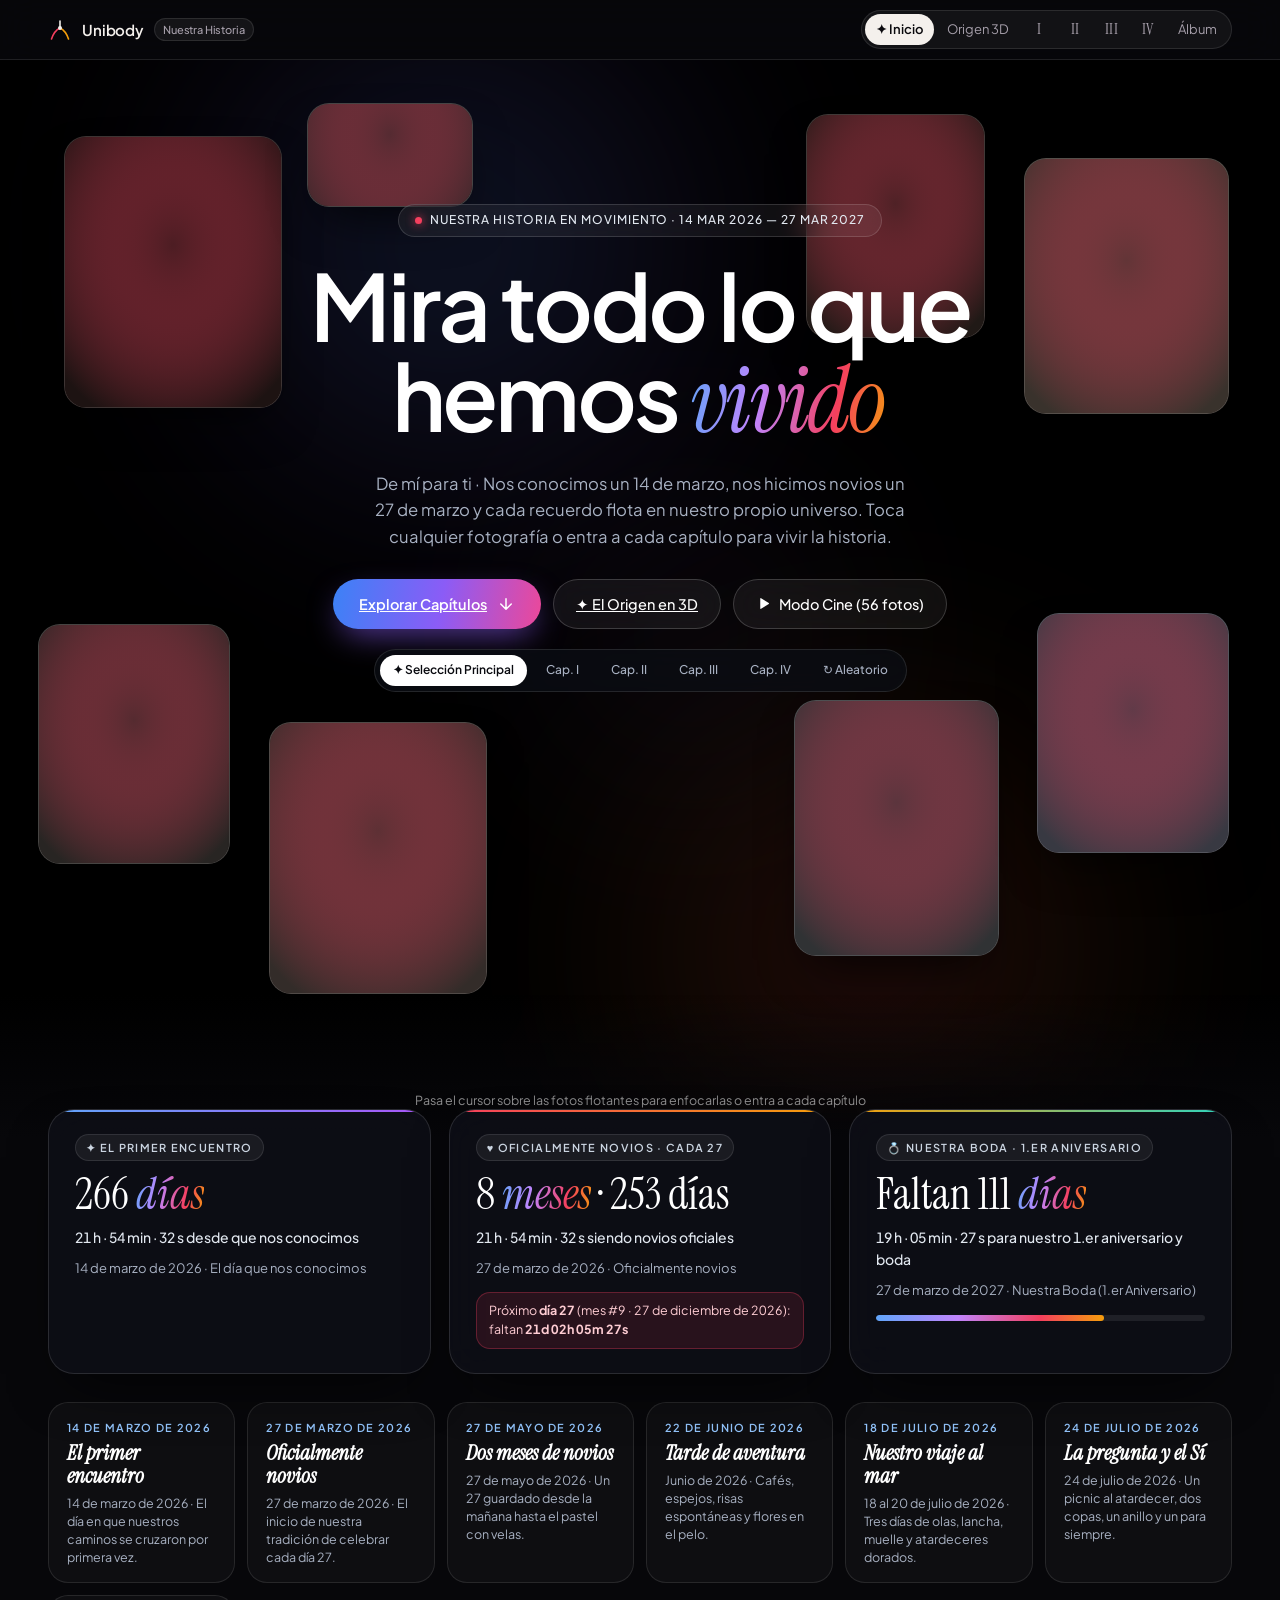
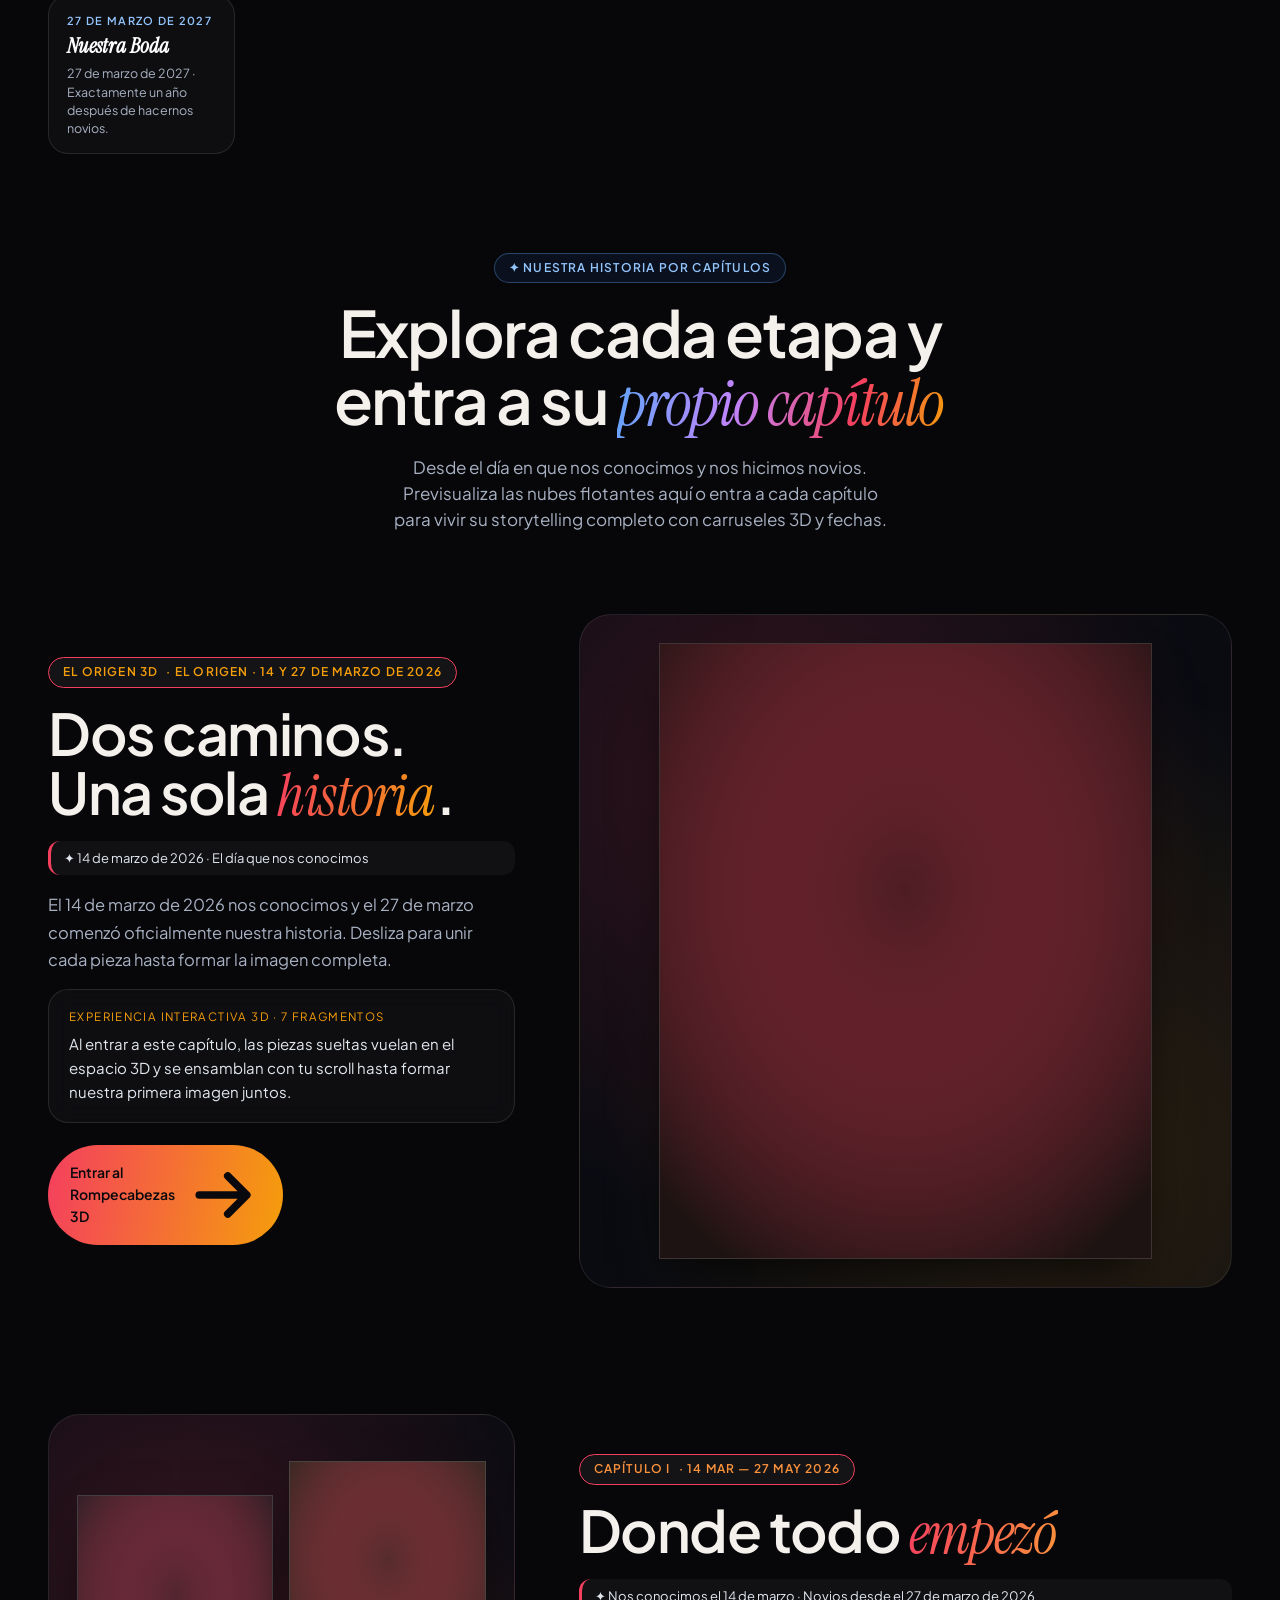
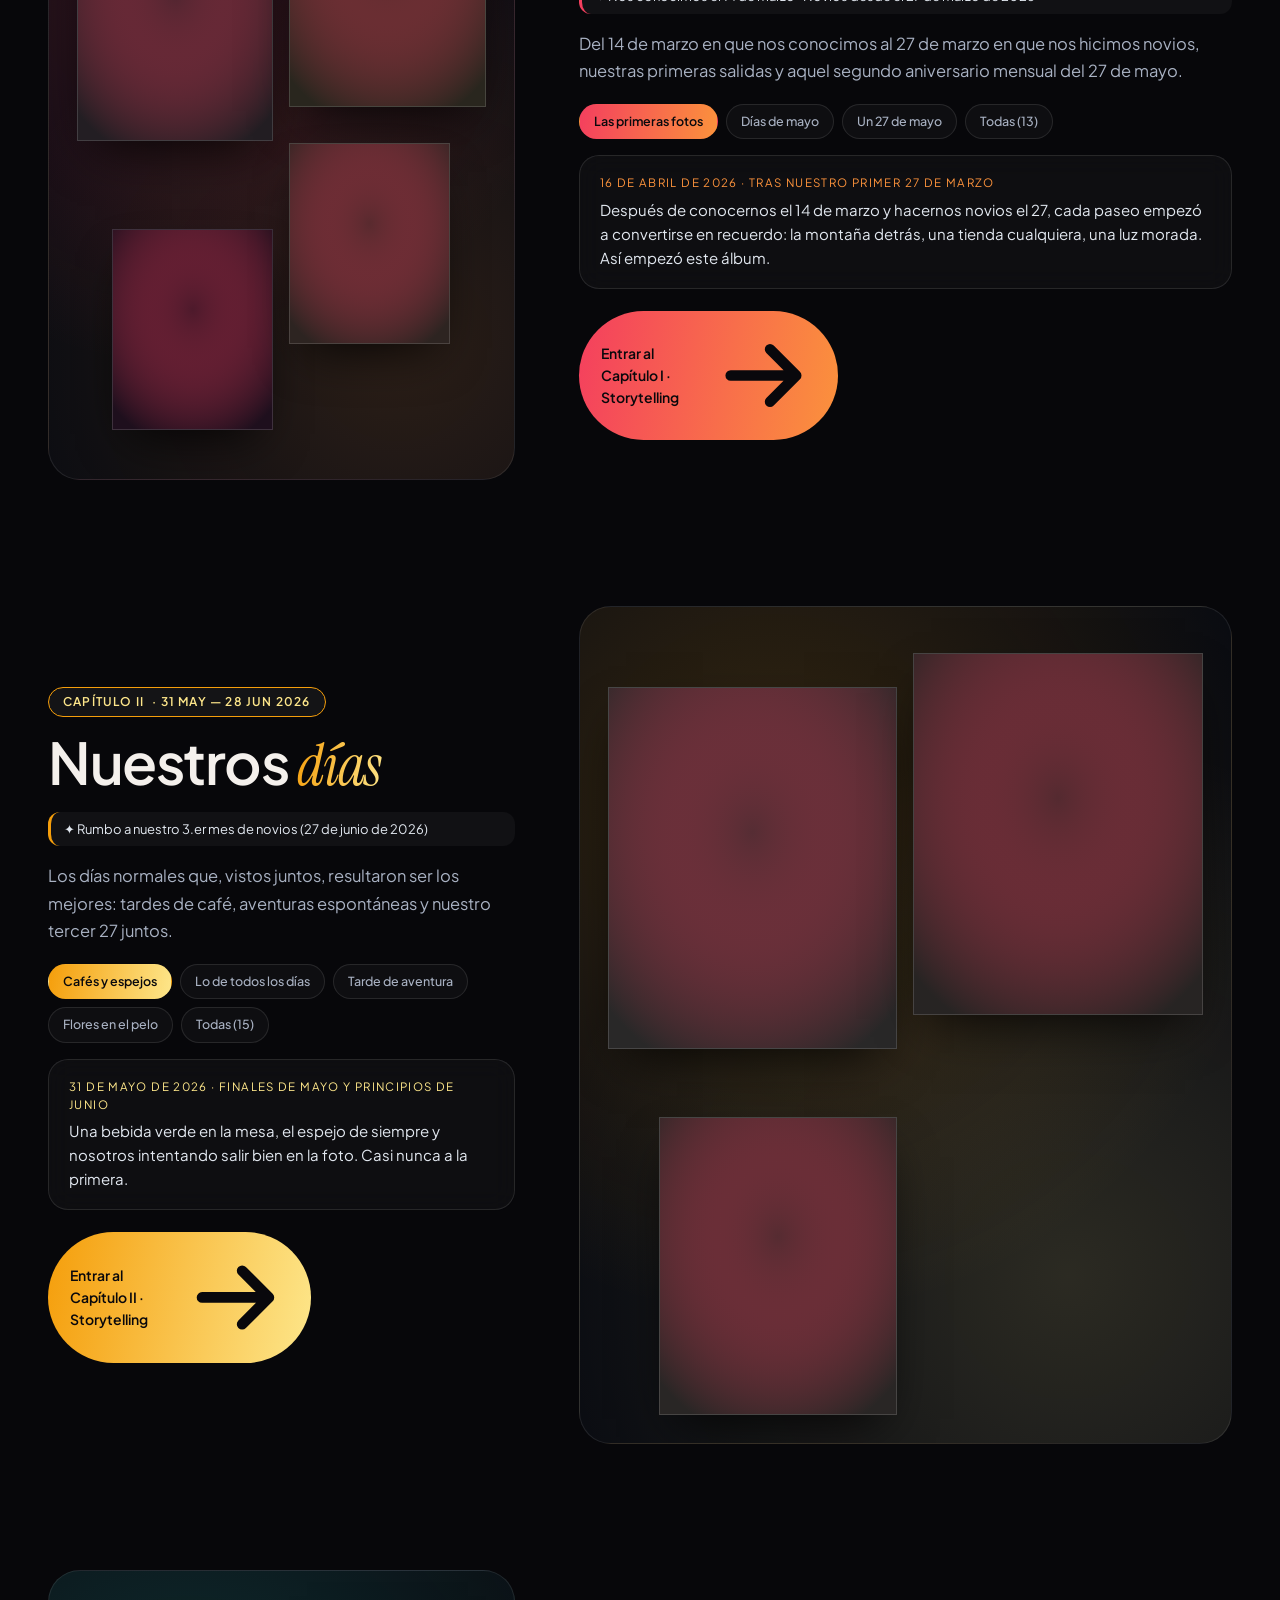
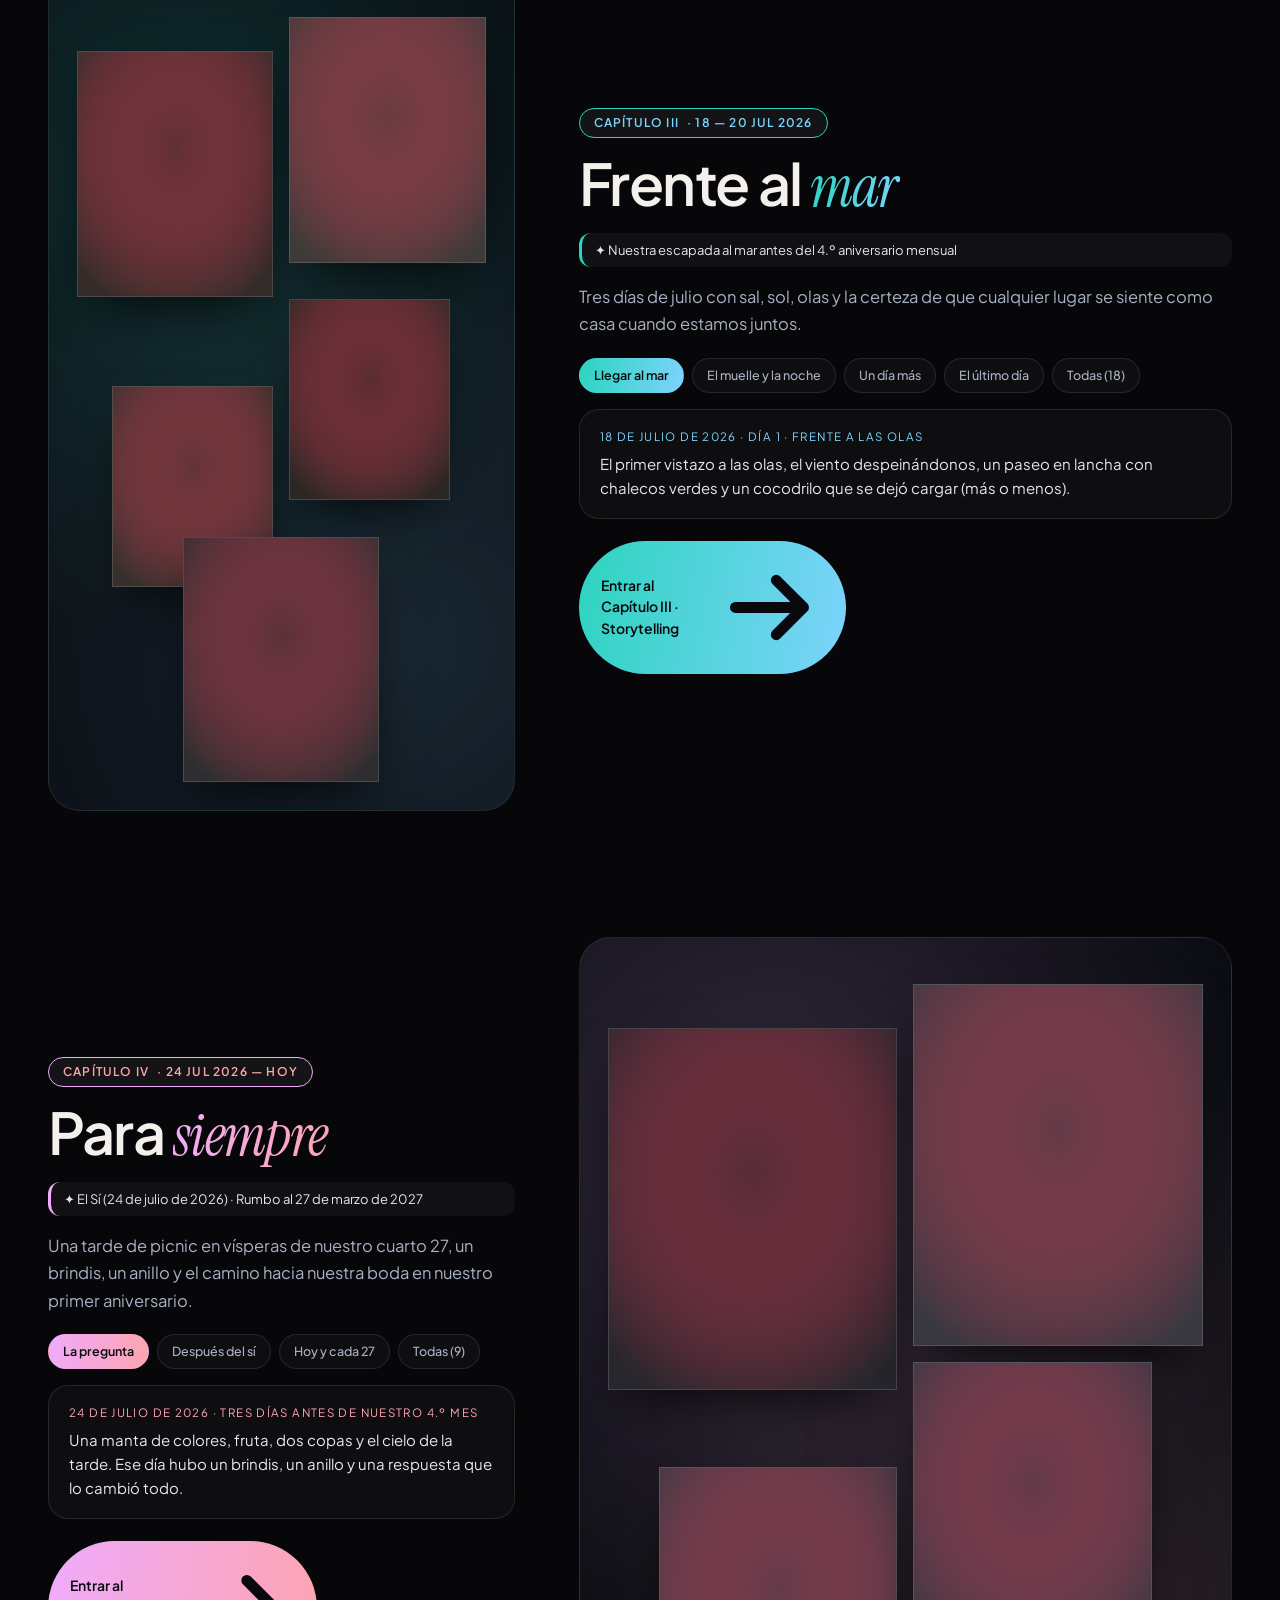
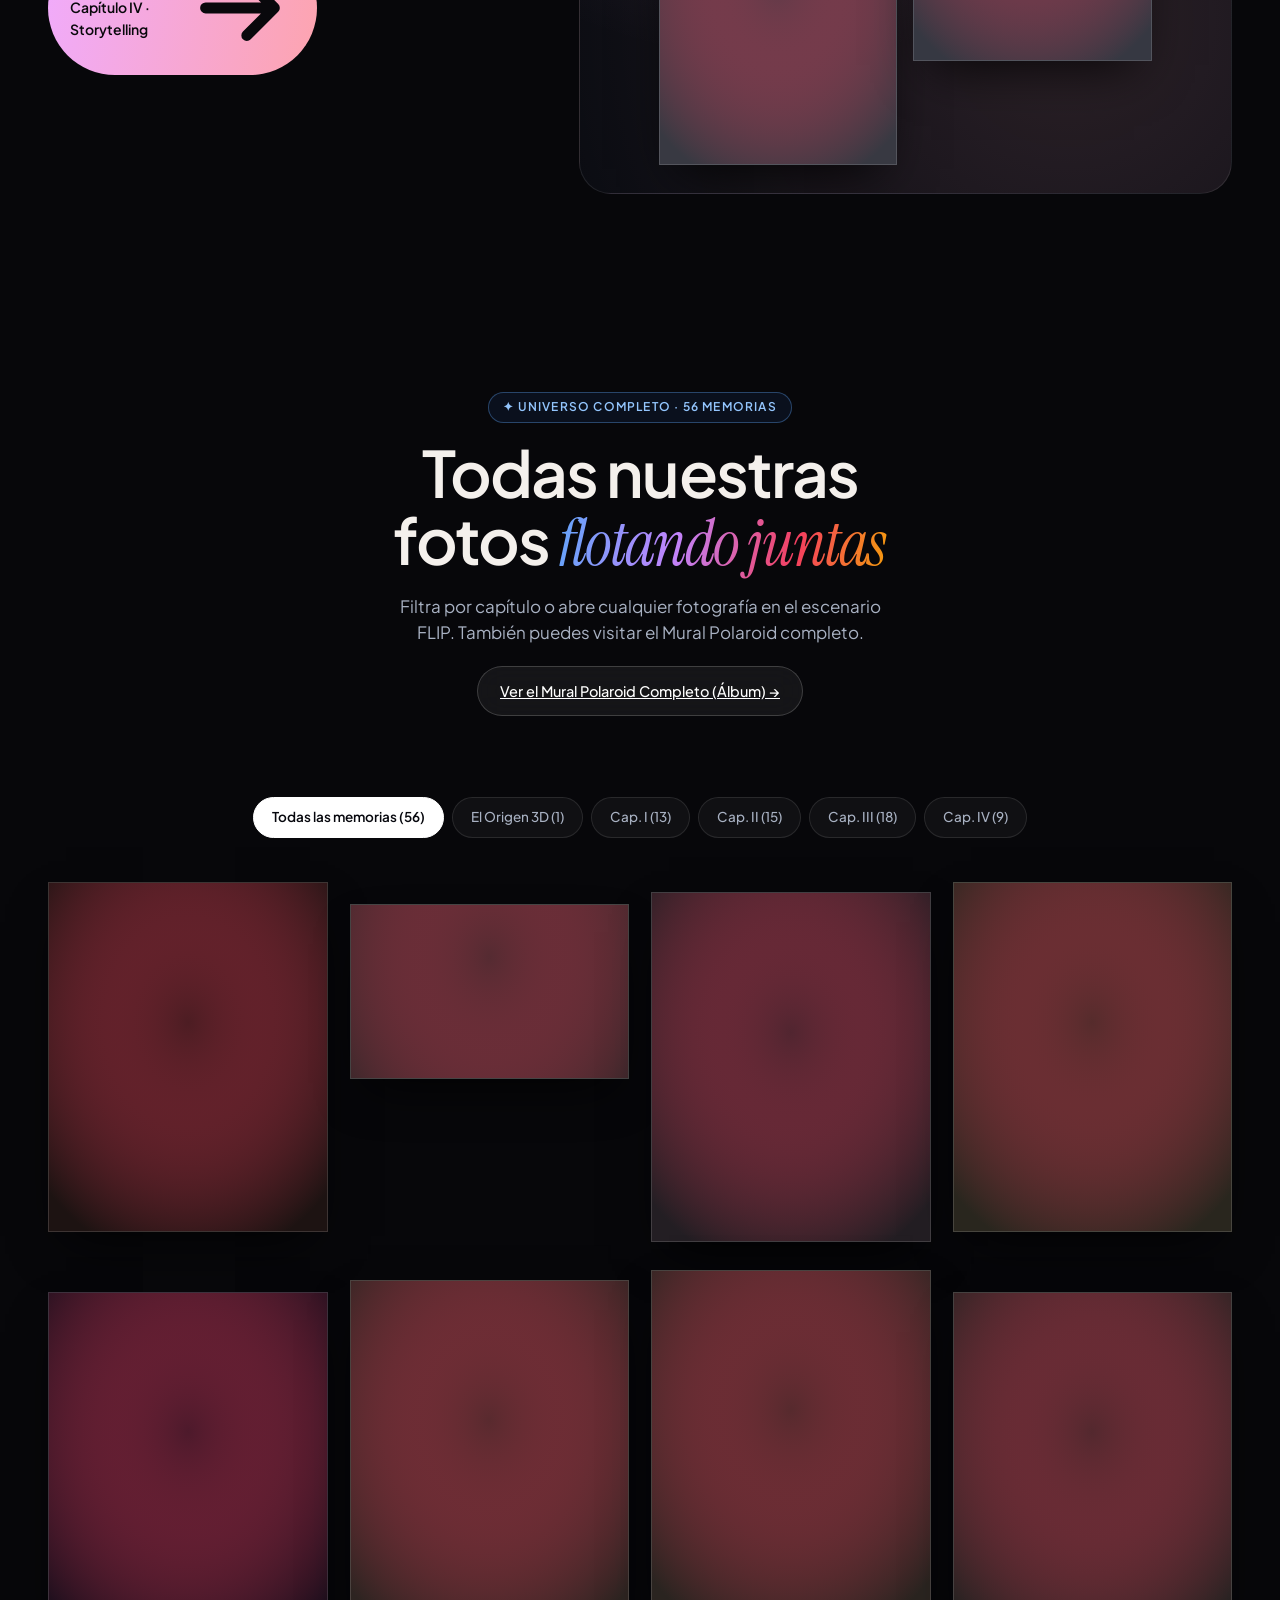
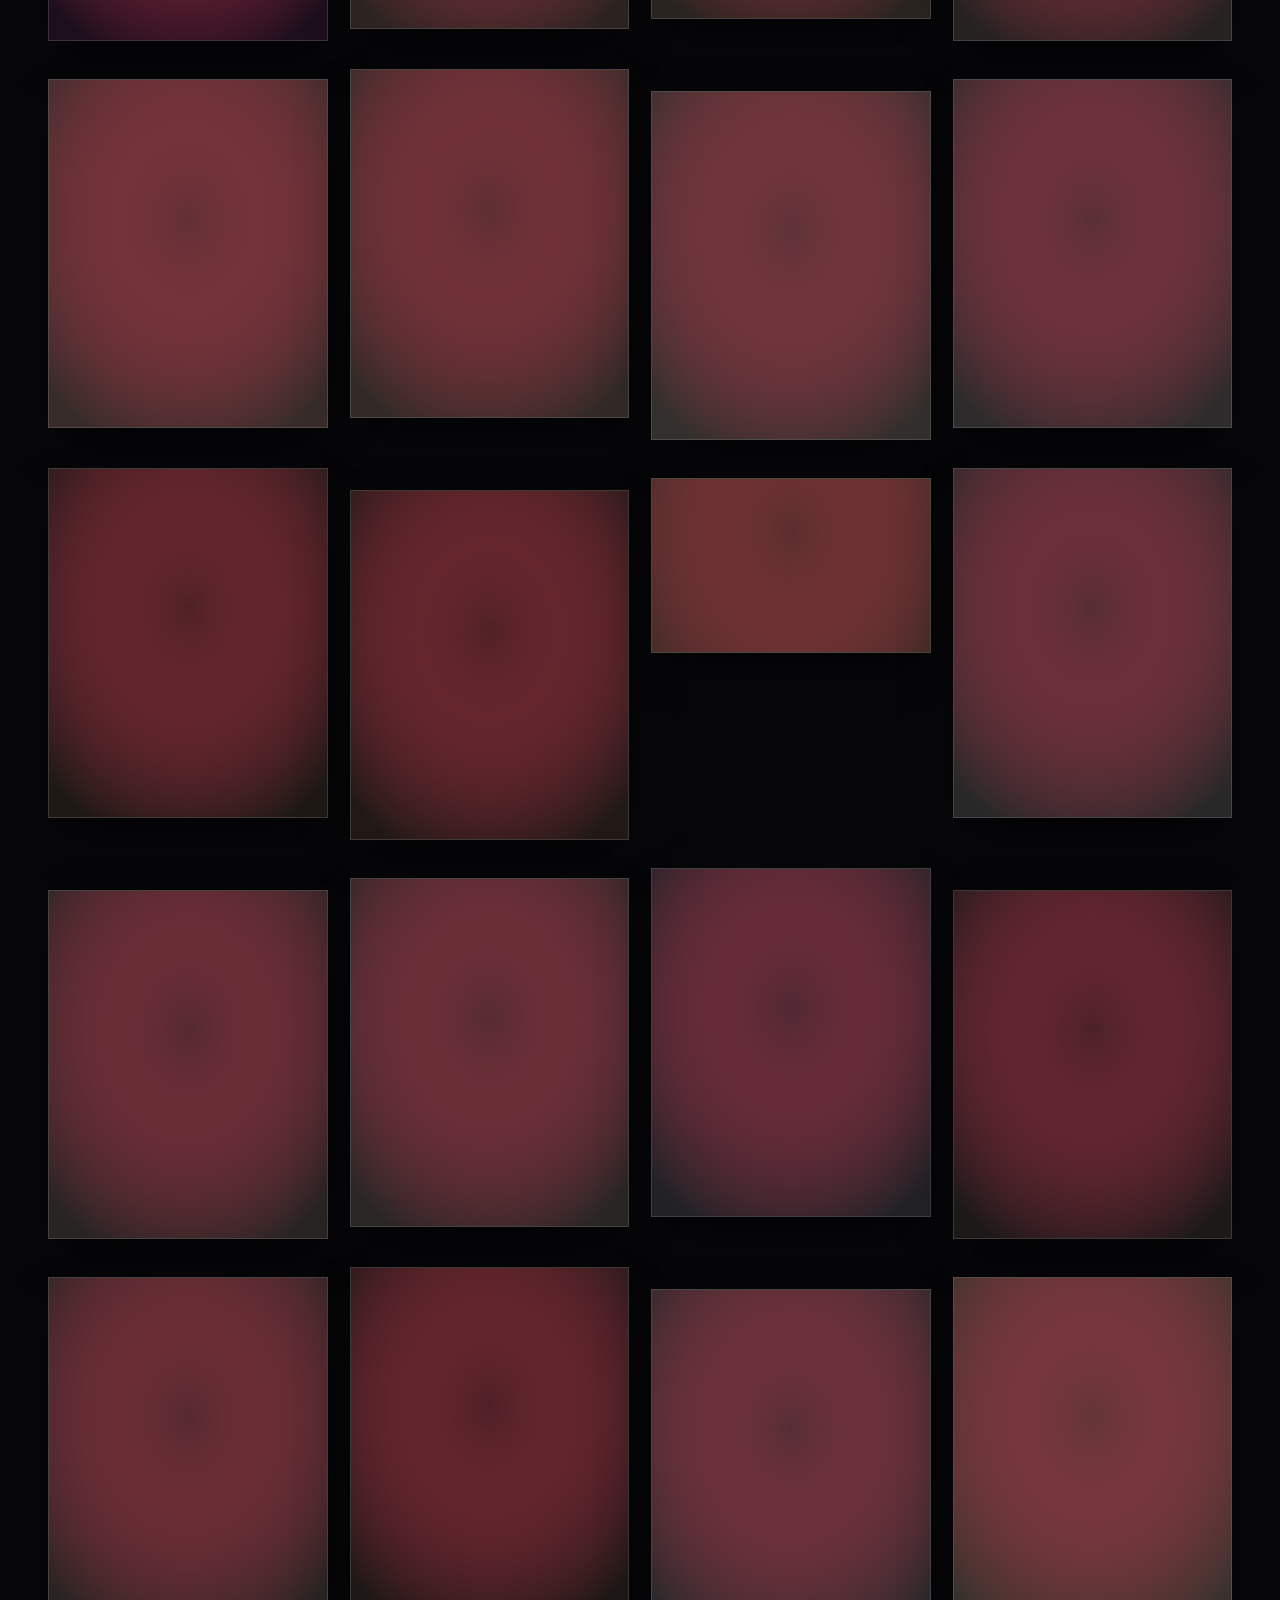
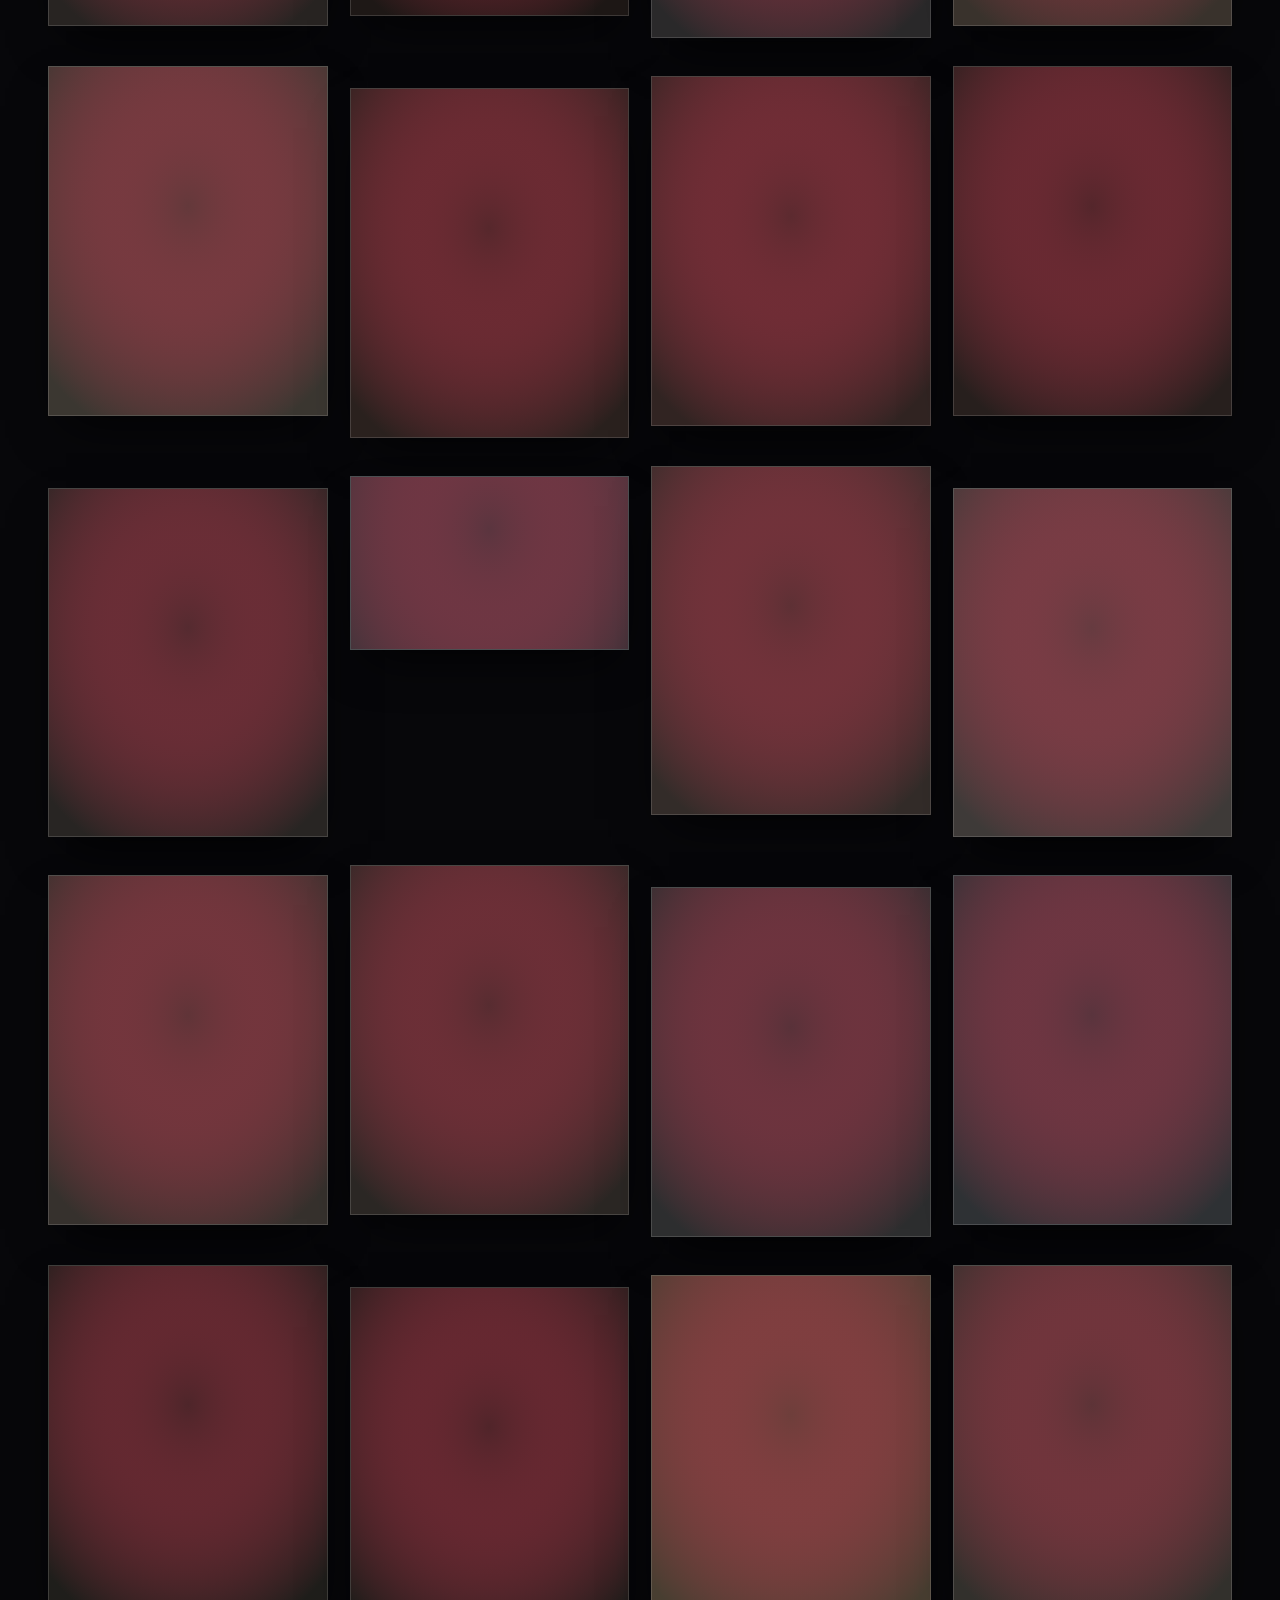
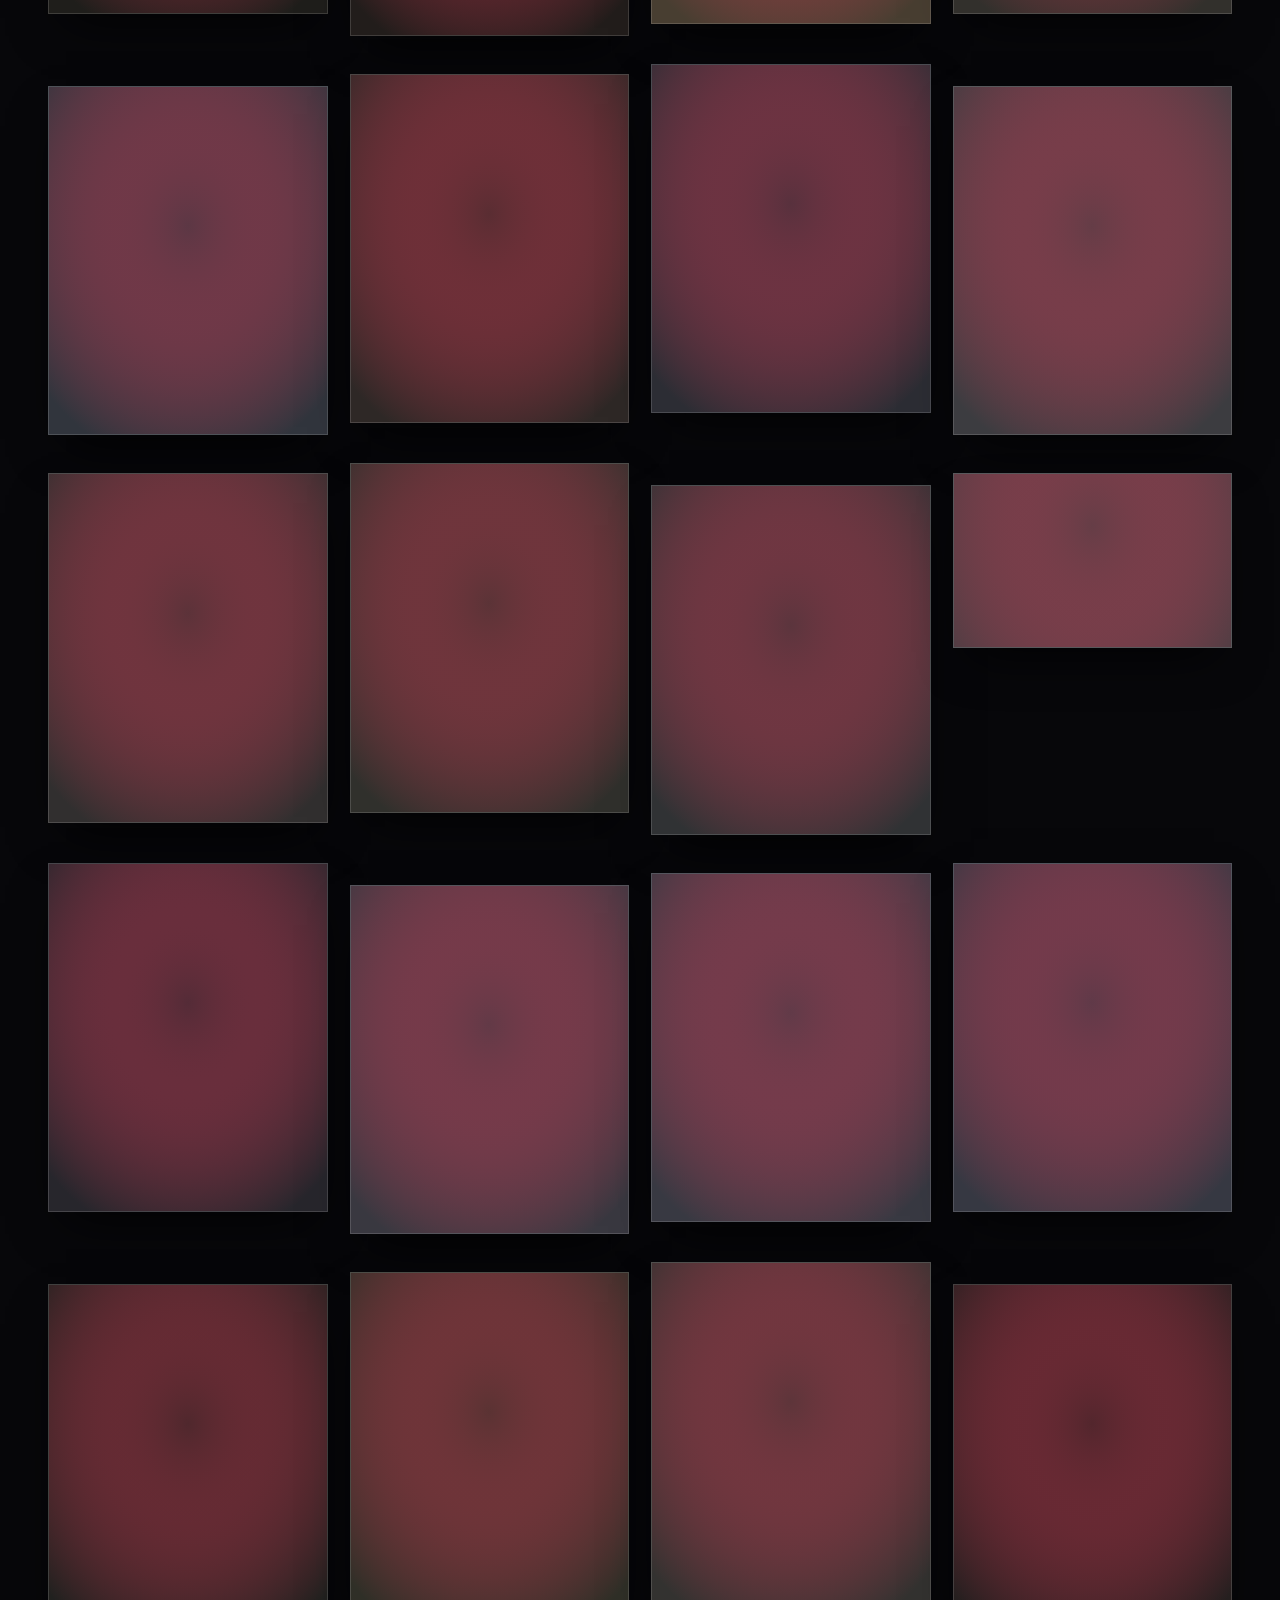
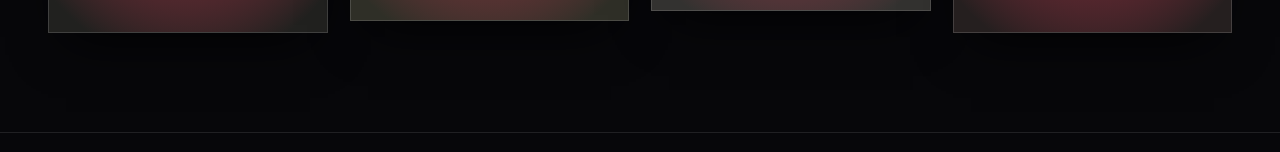
==== commit 1eff81c2: "chore(privacy): replace hardcoded dates with fecha-date and exclude real historia.yaml from repo" ====
--- a/index.html
+++ b/index.html
@@ -4,7 +4,7 @@
   <meta charset="utf-8">
   <meta name="viewport" content="width=device-width,initial-scale=1,viewport-fit=cover">
   <title>Unibody · Spatial Love Story 2.0</title>
-  <meta name="description" content="De mí para ti · Fotografías flotantes inspiradas en Gemini, contadores en vivo (14 Mar 2026, cada día 27 y boda el 27 Mar 2027) y capítulos interactivos.">
+  <meta name="description" content="De mí para ti · Fotografías flotantes inspiradas en Gemini, contadores en vivo (fecha-date) y capítulos interactivos.">
   <link rel="preconnect" href="https://fonts.googleapis.com">
   <link rel="preconnect" href="https://fonts.gstatic.com" crossorigin>
   <link rel="stylesheet" href="https://fonts.googleapis.com/css2?family=Geist:wght@400..600&family=Instrument+Serif:ital@0;1&family=Plus+Jakarta+Sans:wght@400;500;600;700&display=swap">
@@ -39,7 +39,7 @@
           <div class="hero-content" data-slot="content">
             <div class="hero-eyebrow">
               <span class="eyebrow-dot" aria-hidden="true"></span>
-              <span id="hero-eyebrow-text">Nuestra historia en movimiento · 14 Mar 2026 — 27 Mar 2027</span>
+              <span id="hero-eyebrow-text">Nuestra historia en movimiento · fecha-date — fecha-date</span>
             </div>
 
             <h1 class="hero-title" id="hero-title">
@@ -52,7 +52,7 @@
             </h1>
 
             <p class="hero-subtitle" id="hero-subtitle">
-              De mí para ti · Nos conocimos un 14 de marzo, nos hicimos novios un 27 de marzo y cada recuerdo flota en nuestro propio universo. Toca cualquier fotografía o entra a cada capítulo para vivir la historia.
+              De mí para ti · Nos conocimos en fecha-date, nos hicimos novios en fecha-date y cada recuerdo flota en nuestro propio universo. Toca cualquier fotografía o entra a cada capítulo para vivir la historia.
             </p>
 
             <div class="hero-buttons">
@@ -83,35 +83,35 @@
 
       <!-- ==================================================================
            2. PANEL DE CONTADORES AUTOMÁTICOS Y FECHAS CLAVE (Desde historia.yaml)
-              - Conocernos: 14 de marzo de 2026
-              - Novios: 27 de marzo de 2026 + Aniversario mensual cada día 27
-              - Boda tentativa: 27 de marzo de 2027 (1 año de novios)
+              - Conocernos: fecha-date
+              - Novios: fecha-date + Aniversario mensual
+              - Boda tentativa: fecha-date
            ================================================================== -->
       <section class="counters-section" aria-label="Contadores en vivo de nuestra relación">
         <div class="counters-grid">
-          <!-- Tarjeta 1: Fecha de Conocernos (14 Mar 2026) -->
+          <!-- Tarjeta 1: Fecha de Conocernos (fecha-date) -->
           <article class="counter-card" style="--card-grad: linear-gradient(90deg, #60a5fa, #a855f7)">
             <span class="counter-badge">✦ El Primer Encuentro</span>
             <div class="counter-main" id="cnt-conocernos-dias">— <em>días</em></div>
             <div class="counter-clock" id="cnt-conocernos-reloj">Calculando tiempo…</div>
-            <p class="counter-sub" id="cnt-conocernos-etiqueta">14 de marzo de 2026 · El día que nos conocimos</p>
+            <p class="counter-sub" id="cnt-conocernos-etiqueta">fecha-date · El día que nos conocimos</p>
           </article>
 
-          <!-- Tarjeta 2: Oficialmente Novios (27 Mar 2026) + Aniversario Cada Día 27 -->
+          <!-- Tarjeta 2: Oficialmente Novios (fecha-date) + Aniversario Mensual -->
           <article class="counter-card" style="--card-grad: linear-gradient(90deg, #f43f5e, #f59e0b)">
-            <span class="counter-badge">♥ Oficialmente Novios · Cada 27</span>
+            <span class="counter-badge" id="cnt-novios-badge">♥ Oficialmente Novios · Cada mes</span>
             <div class="counter-main" id="cnt-novios-meses">— <em>meses</em></div>
             <div class="counter-clock" id="cnt-novios-reloj">Calculando tiempo de novios…</div>
-            <p class="counter-sub" id="cnt-novios-etiqueta">27 de marzo de 2026 · Oficialmente novios</p>
-            <div class="counter-pill-27" id="cnt-novios-27" aria-live="polite">Calculando próximo día 27…</div>
+            <p class="counter-sub" id="cnt-novios-etiqueta">fecha-date · Oficialmente novios</p>
+            <div class="counter-pill-27" id="cnt-novios-27" aria-live="polite">Calculando próximo aniversario mensual…</div>
           </article>
 
-          <!-- Tarjeta 3: Día de la Boda Tentativo (27 Mar 2027 · 1 año de novios) -->
+          <!-- Tarjeta 3: Día de la Boda Tentativo (fecha-date) -->
           <article class="counter-card" style="--card-grad: linear-gradient(90deg, #f59e0b, #2dd4bf)">
             <span class="counter-badge">💍 Nuestra Boda · 1.er Aniversario</span>
             <div class="counter-main" id="cnt-boda-dias">Faltan — <em>días</em></div>
             <div class="counter-clock" id="cnt-boda-reloj">Calculando cuenta regresiva…</div>
-            <p class="counter-sub" id="cnt-boda-etiqueta">27 de marzo de 2027 · Un año después de hacernos novios</p>
+            <p class="counter-sub" id="cnt-boda-etiqueta">fecha-date · Un año después de hacernos novios</p>
             <div class="boda-progress" title="Progreso hacia nuestro primer año de novios y boda">
               <div class="boda-progress-bar" id="cnt-boda-barra"></div>
             </div>
@@ -129,8 +129,8 @@
         <div class="section-header scroll-reveal">
           <span class="section-eyebrow">✦ Nuestra Historia por Capítulos</span>
           <h2 class="section-title">Explora cada etapa y entra a su <em>propio capítulo</em></h2>
-          <p class="section-desc">
-            Desde el 14 de marzo de 2026 en que nos conocimos y el 27 de marzo en que nos hicimos novios. Previsualiza las nubes flotantes aquí o entra a cada capítulo para vivir su storytelling completo con carruseles 3D y fechas.
+          <p class="section-desc" id="capitulos-desc">
+            Desde el día en que nos conocimos y nos hicimos novios. Previsualiza las nubes flotantes aquí o entra a cada capítulo para vivir su storytelling completo con carruseles 3D y fechas.
           </p>
         </div>
 
@@ -194,7 +194,7 @@
     </dialog>
 
     <footer class="pie gutter">
-      <span>Unibody · Spatial Love Story (14 Mar 2026 · 27 Mar 2026 · 27 Mar 2027)</span>
+      <span id="pie-fechas">Unibody · Spatial Love Story (fecha-date)</span>
       <span>Datos centralizados en <code>historia.yaml</code></span>
     </footer>
   </div>
--- a/css/home-gemini.css
+++ b/css/home-gemini.css
@@ -1,7 +1,7 @@
 /* ==========================================================================
    css/home-gemini.css · Portada Principal Unificada (Estilo gemini.google/about/)
    Fusiona el Hero Espacial de Fotos Flotantes, el Panel Automático de Fechas
-   (14 Mar 2026 / 27 de cada mes / 27 Mar 2027) y los Portales a cada Capítulo.
+   (fecha-date desde historia.yaml) y los Portales a cada Capítulo.
    ========================================================================== */
 
 :root {
@@ -495,7 +495,7 @@
 gemini-love-hero.ready .hero-footer-note { opacity: 1; transition-delay: 1.1s; }
 
 /* ==========================================================================
-   2. PANEL DE CONTADORES AUTOMÁTICOS (14 Mar / 27 de cada mes / 27 Mar 2027)
+   2. PANEL DE CONTADORES AUTOMÁTICOS (fecha-date desde historia.yaml)
    ========================================================================== */
 .counters-section {
   max-width: 1360px;
